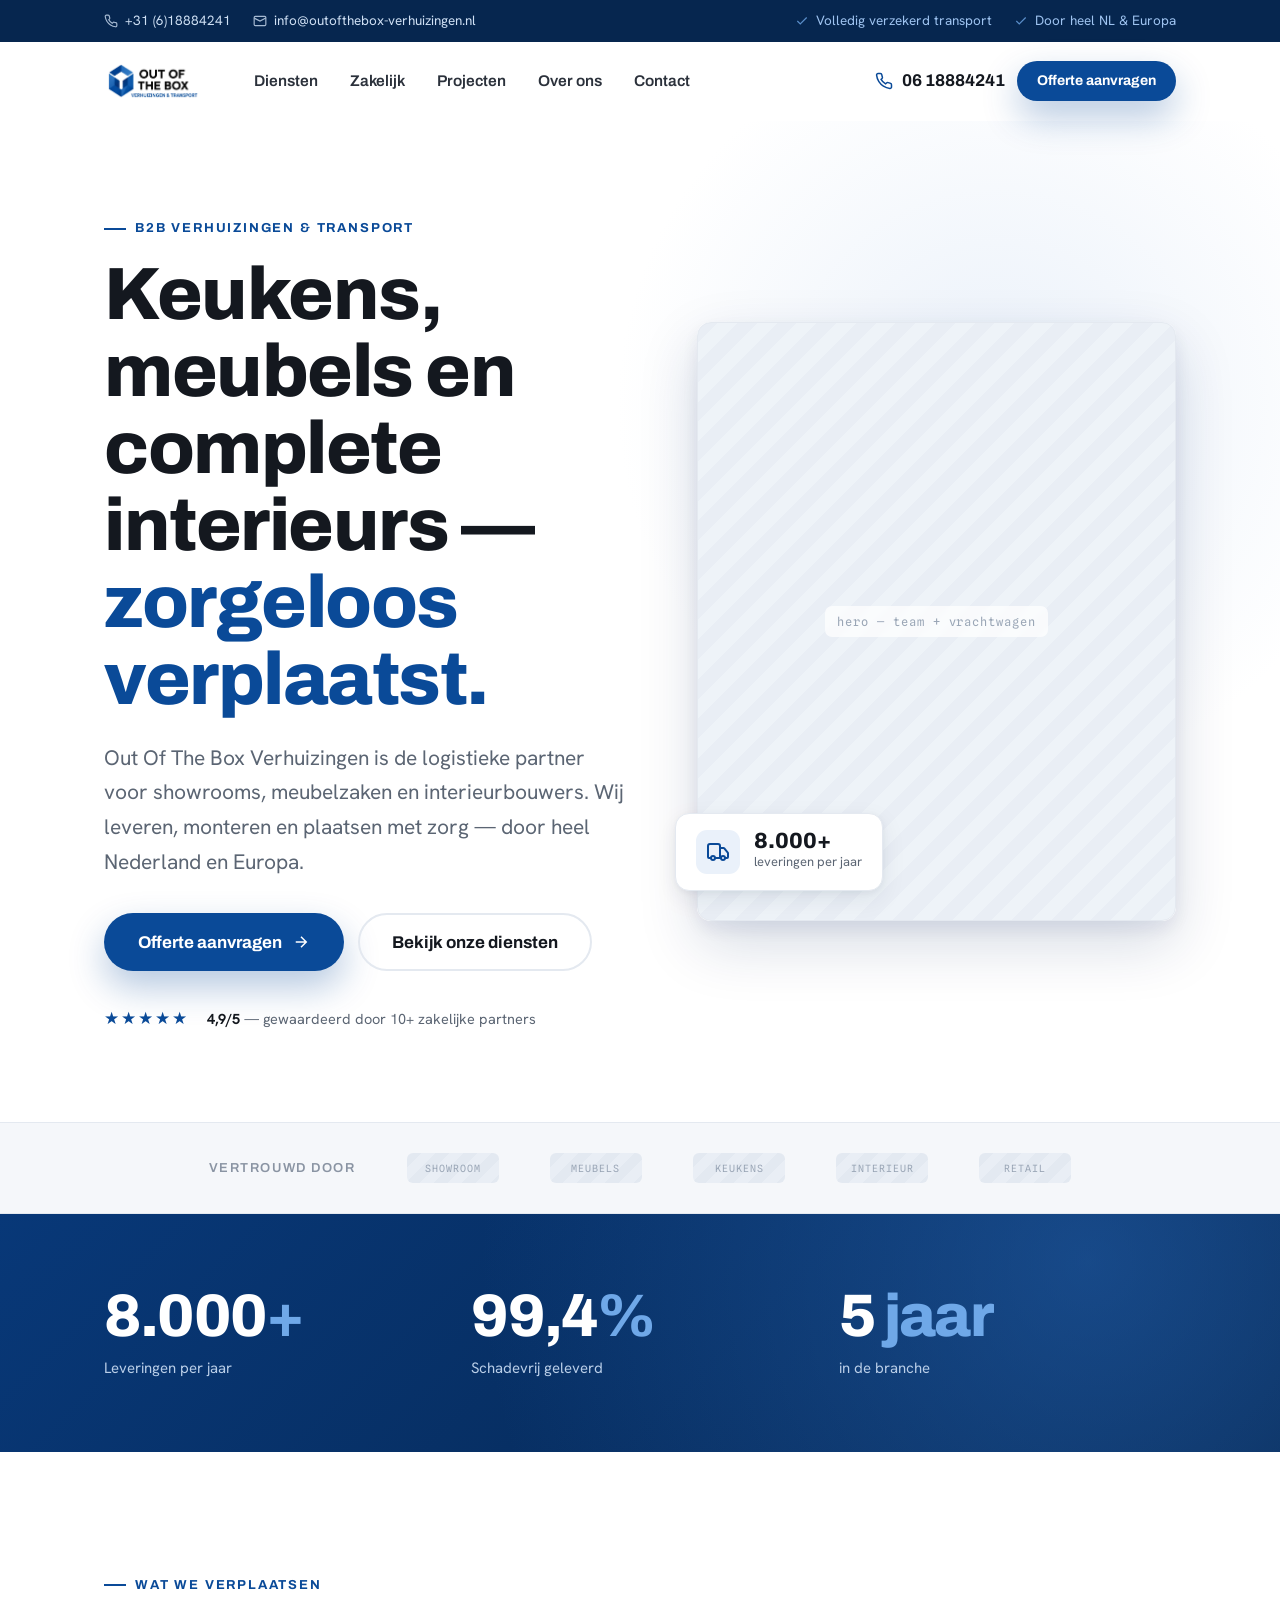
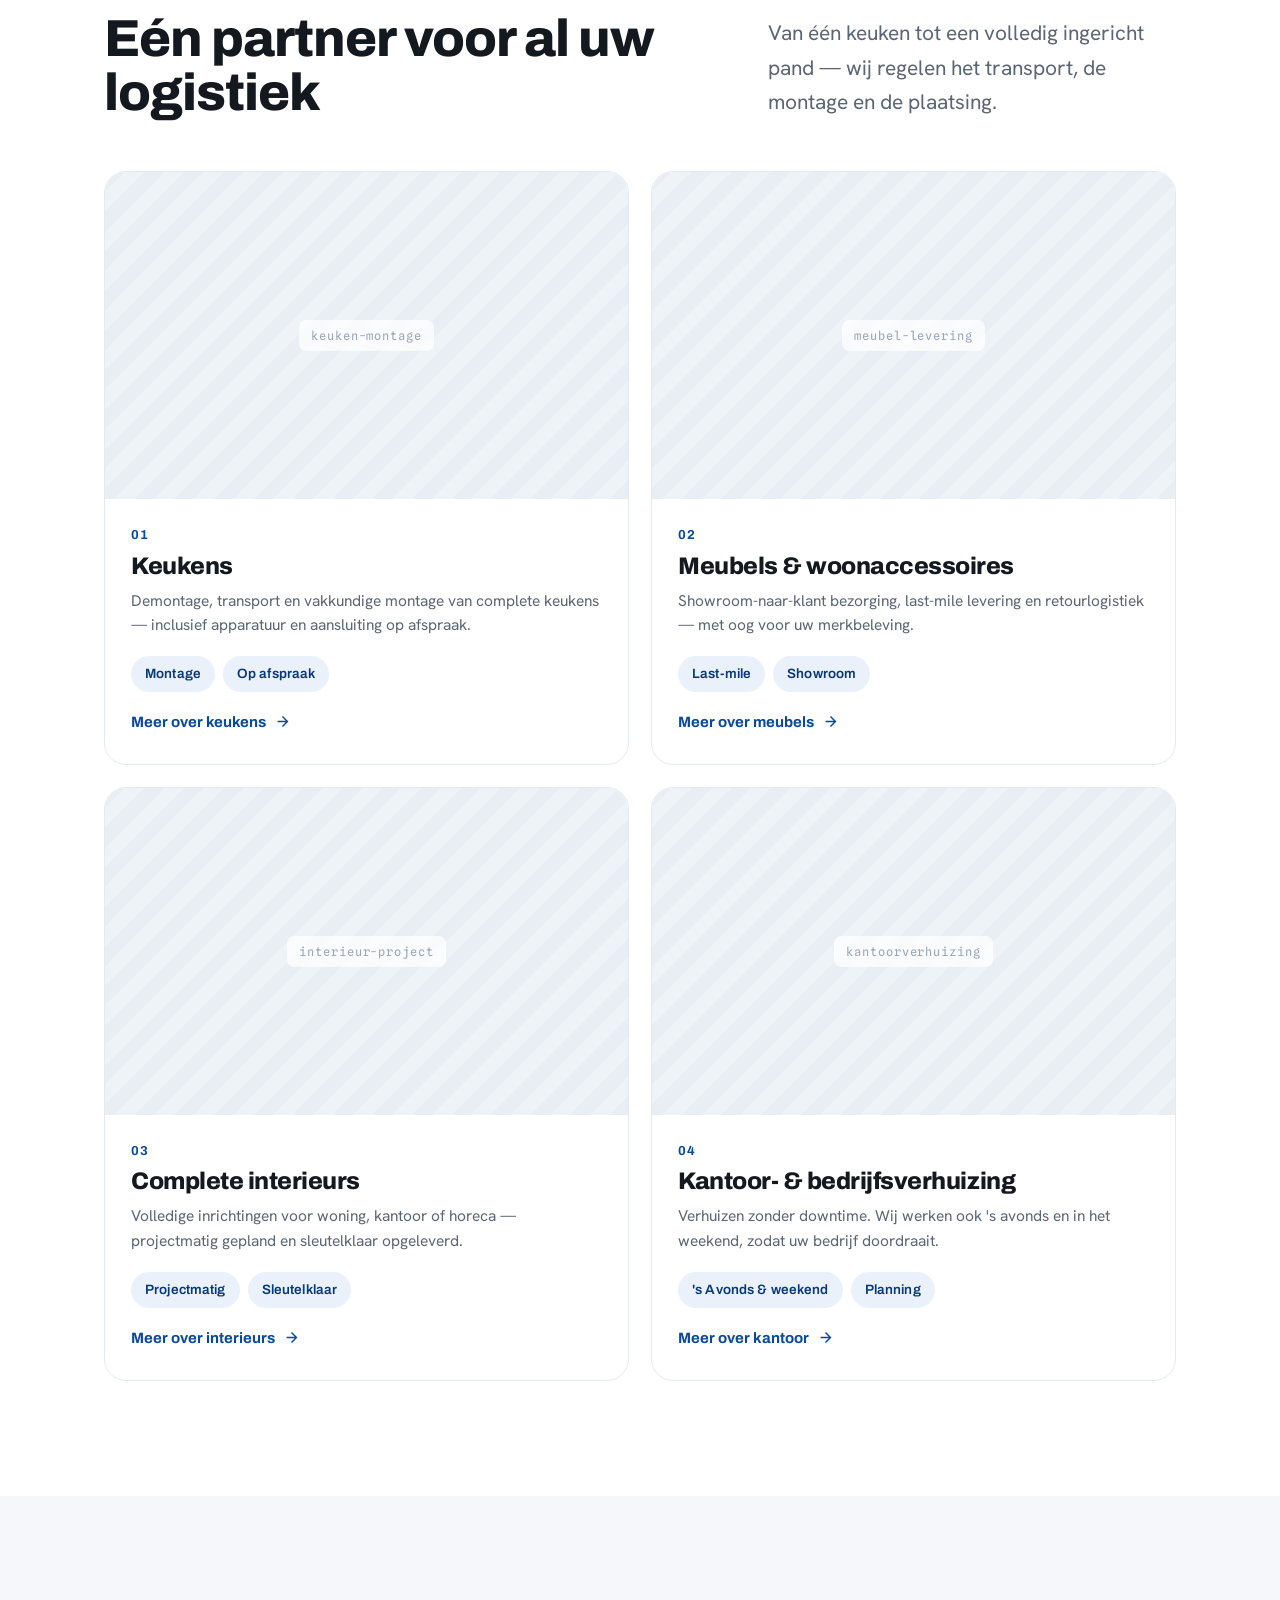
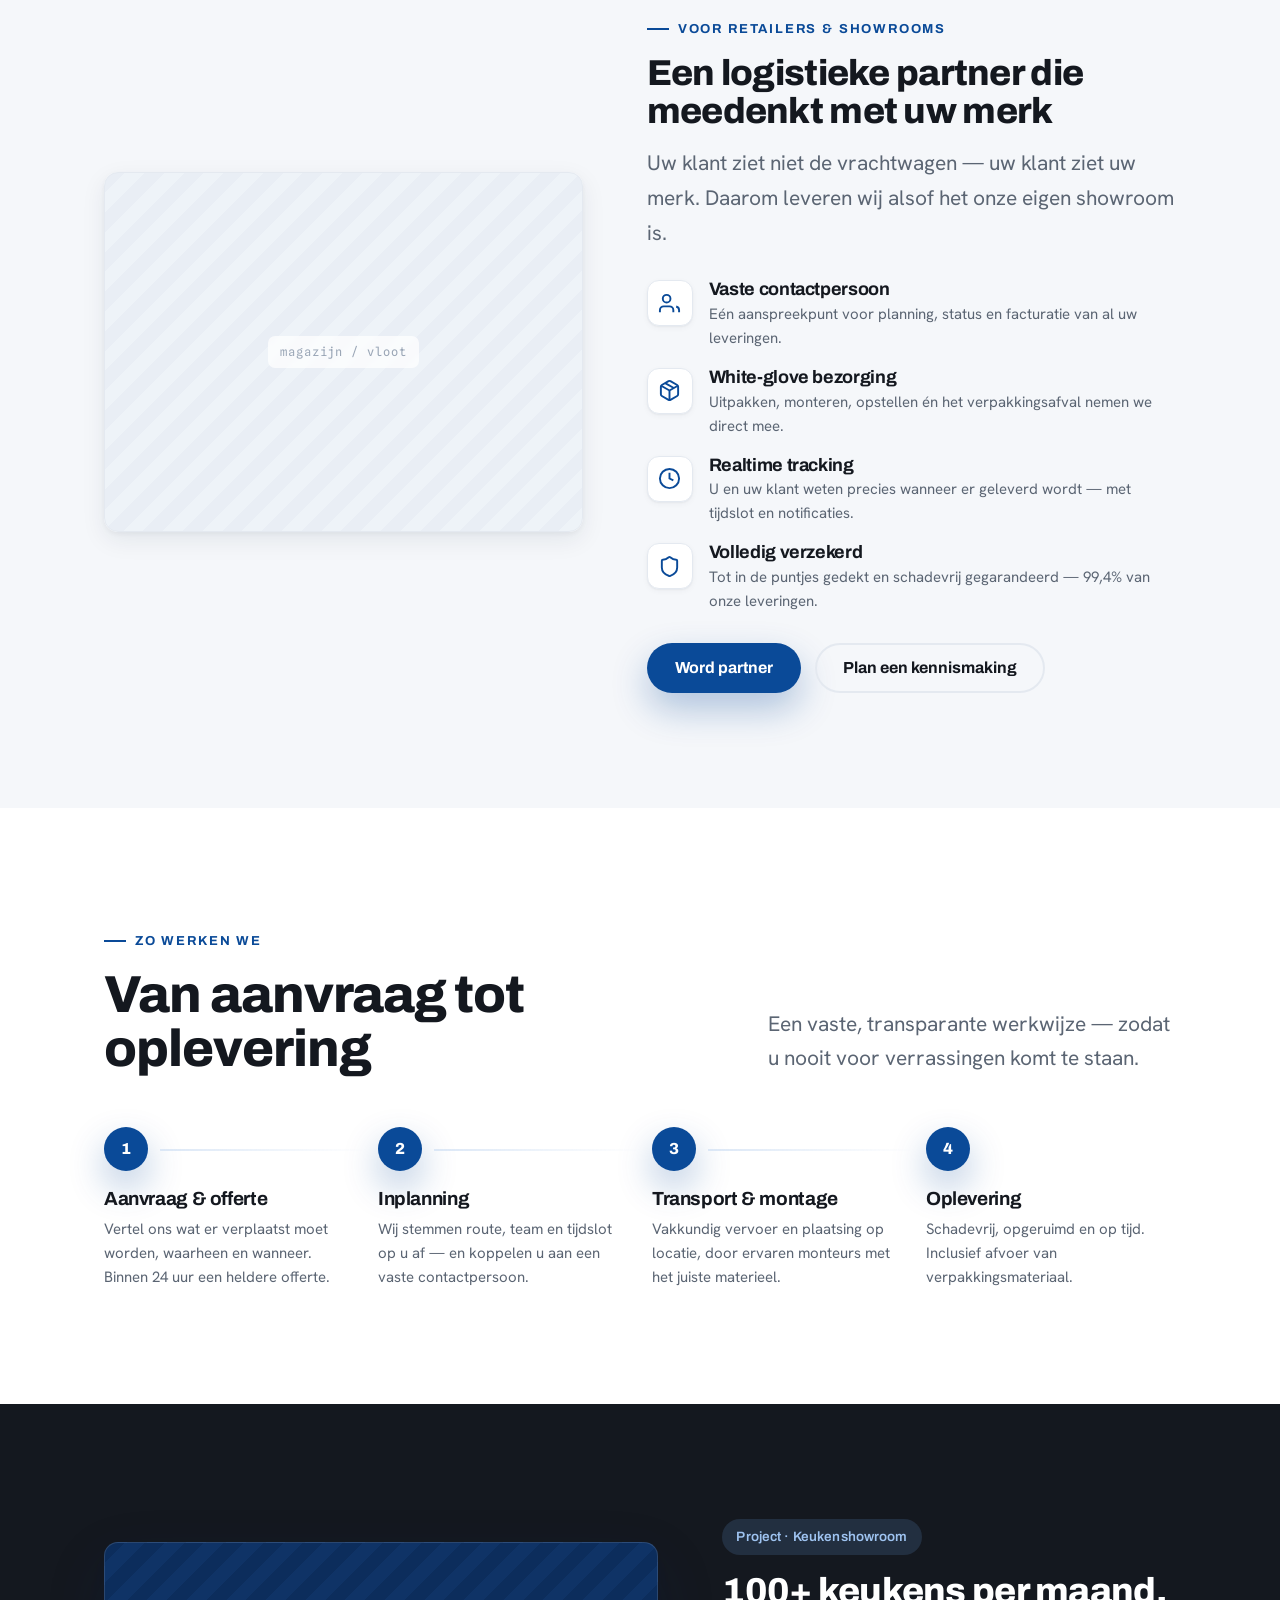
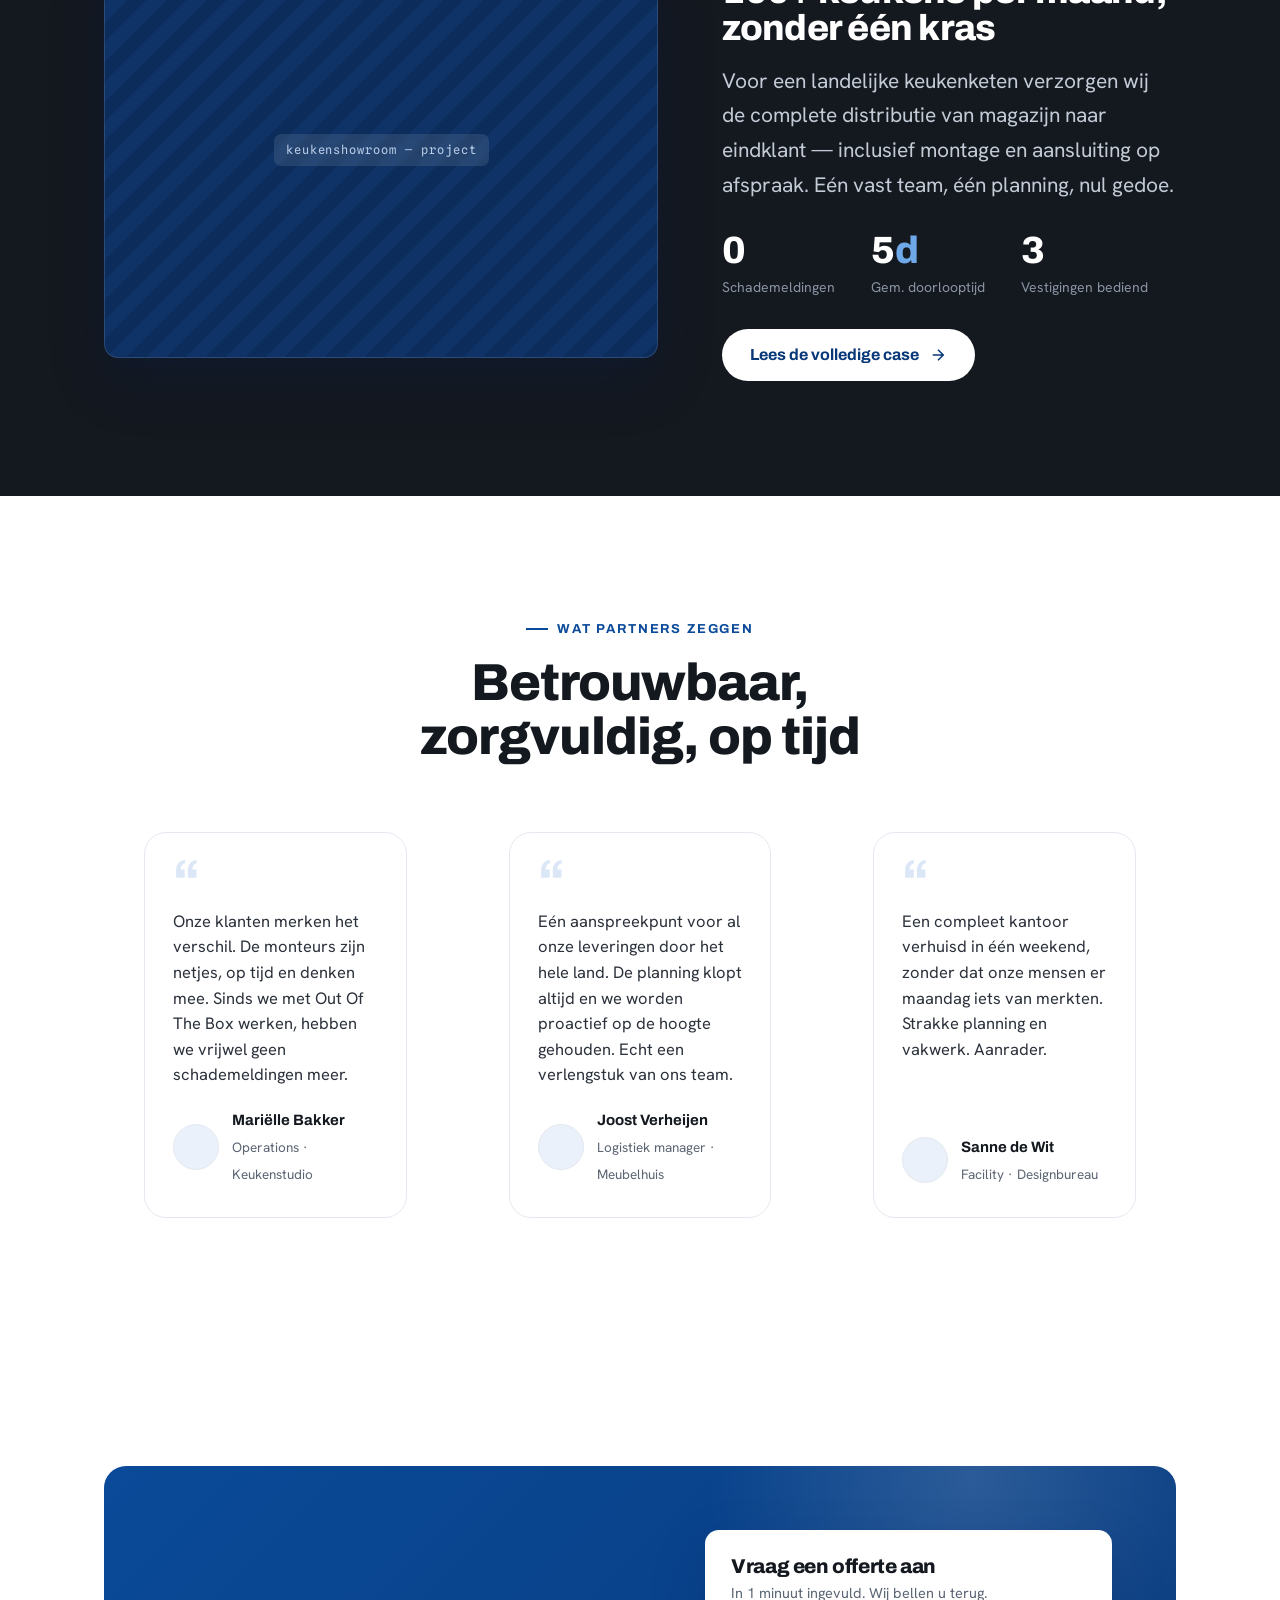
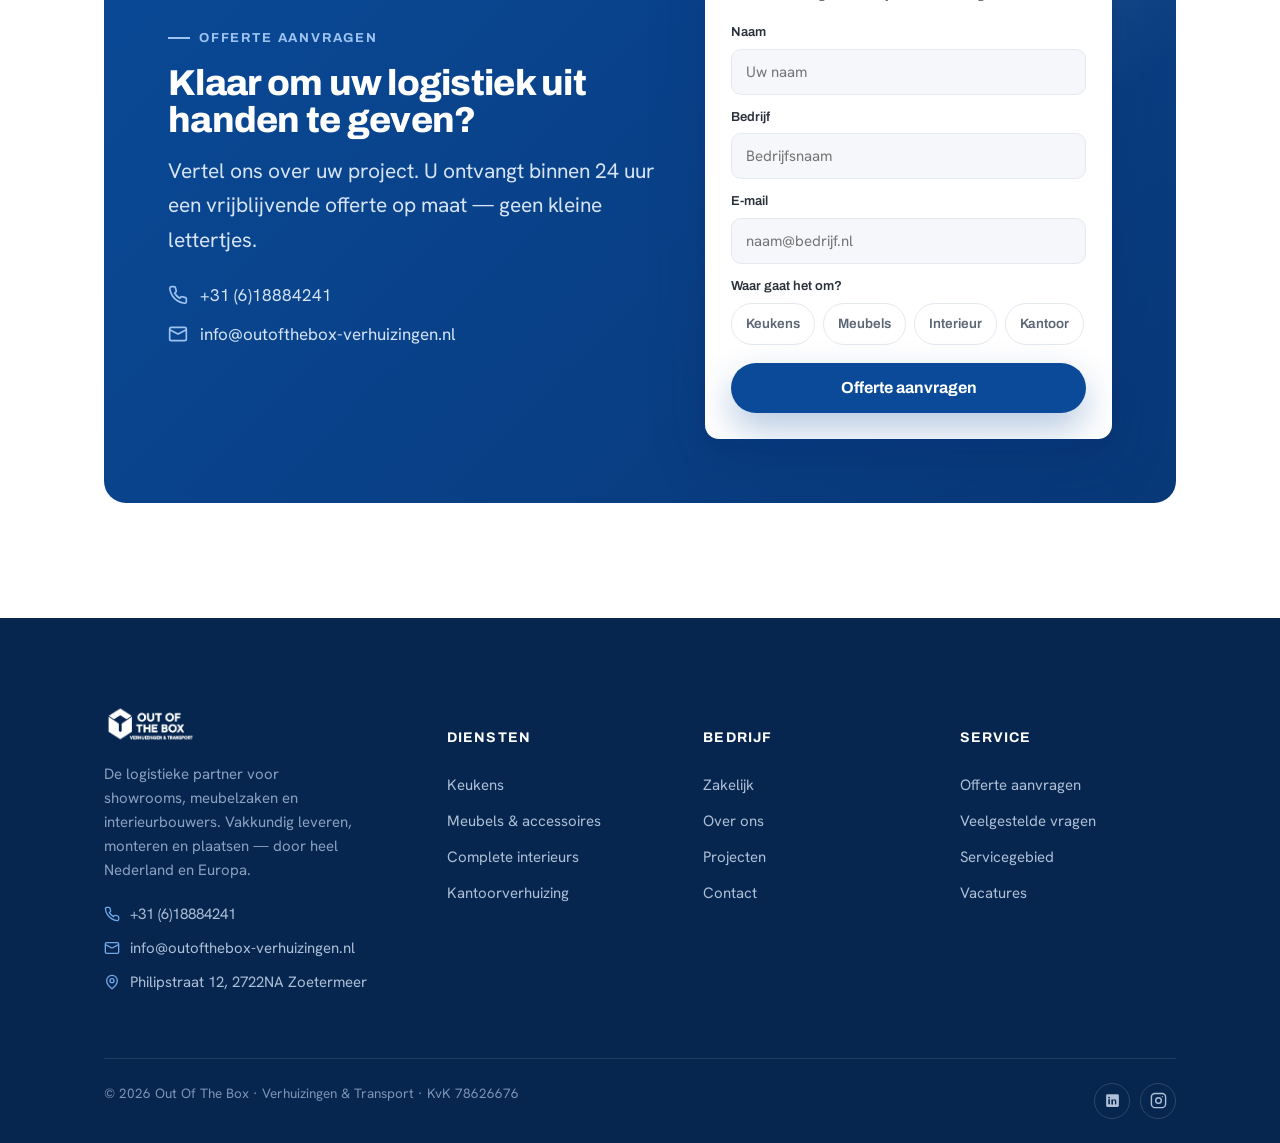
==== index.html @ 4cab68dc "Add files via upload" ====
<!DOCTYPE html>
<html lang="nl">
<head>
<meta charset="UTF-8" />
<meta name="viewport" content="width=device-width, initial-scale=1.0" />
<title>Out of the Box — Verhuizingen &amp; Transport</title>
<meta name="description" content="B2B verhuizingen en transport voor keukens, meubels en complete interieurs. Vakkundig geleverd, gemonteerd en geplaatst — door heel Nederland en Europa." />
<link rel="preconnect" href="https://fonts.googleapis.com" />
<link rel="preconnect" href="https://fonts.gstatic.com" crossorigin />
<link href="https://fonts.googleapis.com/css2?family=Archivo:wght@500;600;700;800;900&family=Hanken+Grotesk:wght@400;500;600;700&family=Spline+Sans+Mono:wght@400;500&display=swap" rel="stylesheet" />
<link rel="stylesheet" href="site.css" />
<link rel="stylesheet" href="pages.css" />
<link rel="icon" type="image/png" href="assets/logo-mark.png" />
</head>
<body>

<div class="topbar">
  <div class="wrap">
    <a href="tel:+31618884241"><svg viewBox="0 0 24 24" fill="none" stroke="currentColor" stroke-width="2"><path d="M22 16.92v3a2 2 0 0 1-2.18 2 19.79 19.79 0 0 1-8.63-3.07 19.5 19.5 0 0 1-6-6 19.79 19.79 0 0 1-3.07-8.67A2 2 0 0 1 4.11 2h3a2 2 0 0 1 2 1.72c.13.96.36 1.9.7 2.81a2 2 0 0 1-.45 2.11L8.09 9.91a16 16 0 0 0 6 6l1.27-1.27a2 2 0 0 1 2.11-.45c.9.34 1.85.57 2.81.7A2 2 0 0 1 22 16.92Z"/></svg> +31 (6)18884241</a>
    <a href="mailto:info@outofthebox-verhuizingen.nl"><svg viewBox="0 0 24 24" fill="none" stroke="currentColor" stroke-width="2"><rect x="2" y="4" width="20" height="16" rx="2"/><path d="m22 7-10 5L2 7"/></svg> info@outofthebox-verhuizingen.nl</a>
    <span class="sep"></span>
    <span class="usp"><svg viewBox="0 0 24 24" fill="none" stroke="currentColor" stroke-width="2"><path d="M20 6 9 17l-5-5"/></svg> Volledig verzekerd transport</span>
    <span class="usp"><svg viewBox="0 0 24 24" fill="none" stroke="currentColor" stroke-width="2"><path d="M20 6 9 17l-5-5"/></svg> Door heel NL &amp; Europa</span>
  </div>
</div>

<header class="site-header" id="header">
  <div class="wrap">
    <nav class="nav">
      <a class="brand" href="index.html" aria-label="Out of the Box home">
        <img src="assets/logo-transparent.png" alt="Out of the Box — Verhuizingen &amp; Transport" />
      </a>
      <div class="nav-links">
        <a href="diensten.html">Diensten</a>
        <a href="zakelijk.html">Zakelijk</a>
        <a href="projecten.html">Projecten</a>
        <a href="over-ons.html">Over ons</a>
        <a href="contact.html">Contact</a>
      </div>
      <div class="nav-cta">
        <a class="nav-phone" href="tel:+31618884241"><svg viewBox="0 0 24 24" fill="none" stroke="currentColor" stroke-width="2"><path d="M22 16.92v3a2 2 0 0 1-2.18 2 19.79 19.79 0 0 1-8.63-3.07 19.5 19.5 0 0 1-6-6 19.79 19.79 0 0 1-3.07-8.67A2 2 0 0 1 4.11 2h3a2 2 0 0 1 2 1.72c.13.96.36 1.9.7 2.81a2 2 0 0 1-.45 2.11L8.09 9.91a16 16 0 0 0 6 6l1.27-1.27a2 2 0 0 1 2.11-.45c.9.34 1.85.57 2.81.7A2 2 0 0 1 22 16.92Z"/></svg> 06 18884241</a>
        <a class="btn btn-primary btn-sm" href="contact.html">Offerte aanvragen</a>
      </div>
      <button class="nav-toggle" id="navToggle" aria-label="Menu">
        <svg viewBox="0 0 24 24" fill="none" stroke="currentColor" stroke-width="2"><path d="M3 6h18M3 12h18M3 18h18"/></svg>
      </button>
    </nav>
  </div>
  <div class="mobile-nav" id="mobileNav">
    <a href="diensten.html">Diensten</a>
    <a href="zakelijk.html">Zakelijk</a>
    <a href="projecten.html">Projecten</a>
    <a href="over-ons.html">Over ons</a>
    <a href="contact.html">Contact</a>
    <a class="btn btn-primary" href="contact.html">Offerte aanvragen</a>
  </div>
</header>

<main>

<!-- ============================ HERO ============================ -->
<section class="hero">
  <div class="hero-blob"></div>
  <div class="wrap">
    <div class="hero-grid">
      <div class="hero-copy reveal">
        <span class="eyebrow">B2B verhuizingen &amp; transport</span>
        <h1 class="h-xl" style="margin-top:18px;">Keukens, meubels en complete interieurs — <span class="accent">zorgeloos verplaatst.</span></h1>
        <p class="lede maxw-46" style="margin-top:22px;">Out Of The Box Verhuizingen is de logistieke partner voor showrooms, meubelzaken en interieurbouwers. Wij leveren, monteren en plaatsen met zorg — door heel Nederland en Europa.</p>
        <div class="hero-cta">
          <a class="btn btn-primary btn-lg" href="contact.html">Offerte aanvragen
            <svg viewBox="0 0 24 24" fill="none" stroke="currentColor" stroke-width="2"><path d="M5 12h14M12 5l7 7-7 7"/></svg>
          </a>
          <a class="btn btn-ghost btn-lg" href="diensten.html">Bekijk onze diensten</a>
        </div>
        <div class="hero-trust">
          <span class="stars">★★★★★</span>
          <span class="t-text"><strong>4,9/5</strong> — gewaardeerd door 10+ zakelijke partners</span>
        </div>
      </div>
      <div class="hero-media reveal">
        <div class="ph ratio-45" data-label="hero — team + vrachtwagen"></div>
        <div class="hero-badge">
          <span class="ico">
            <svg viewBox="0 0 24 24" fill="none" stroke="currentColor" stroke-width="2"><path d="M14 18V6a2 2 0 0 0-2-2H4a2 2 0 0 0-2 2v11a1 1 0 0 0 1 1h2"/><path d="M15 18H9"/><path d="M19 18h2a1 1 0 0 0 1-1v-3.65a1 1 0 0 0-.22-.62l-3.48-4.35A1 1 0 0 0 17.52 8H14"/><circle cx="17" cy="18" r="2"/><circle cx="7" cy="18" r="2"/></svg>
          </span>
          <div>
            <div class="big">8.000+</div>
            <div class="lbl">leveringen per jaar</div>
          </div>
        </div>
      </div>
    </div>
  </div>
</section>

<!-- ============================ LOGO STRIP ============================ -->
<section class="logos">
  <div class="wrap">
    <span class="label">Vertrouwd door</span>
    <div class="logo-item"><span>SHOWROOM</span></div>
    <div class="logo-item"><span>MEUBELS</span></div>
    <div class="logo-item"><span>KEUKENS</span></div>
    <div class="logo-item"><span>INTERIEUR</span></div>
    <div class="logo-item"><span>RETAIL</span></div>
  </div>
</section>

<!-- ============================ STATS ============================ -->
<section class="stats section tight">
  <div class="wrap">
    <div class="stats-grid">
      <div class="stat reveal"><div class="num">8.000<span class="u">+</span></div><div class="lbl">Leveringen per jaar</div></div>
      <div class="stat reveal"><div class="num">99,4<span class="u">%</span></div><div class="lbl">Schadevrij geleverd</div></div>
      <div class="stat reveal"><div class="num">5<span class="u"> jaar</span></div><div class="lbl">in de branche</div></div>
      
    </div>
  </div>
</section>

<!-- ============================ SERVICES ============================ -->
<section class="section" id="diensten">
  <div class="wrap">
    <div class="sec-head">
      <div class="intro reveal">
        <span class="eyebrow">Wat we verplaatsen</span>
        <h2 class="h-lg">Eén partner voor al uw logistiek</h2>
      </div>
      <p class="lede reveal" style="max-width:34ch;">Van één keuken tot een volledig ingericht pand — wij regelen het transport, de montage en de plaatsing.</p>
    </div>
    <div class="svc-grid">
      <article class="svc-card reveal">
        <div class="media"><div class="ph" data-label="keuken-montage"></div></div>
        <div class="body">
          <span class="num">01</span>
          <h3>Keukens</h3>
          <p>Demontage, transport en vakkundige montage van complete keukens — inclusief apparatuur en aansluiting op afspraak.</p>
          <div class="tags"><span class="pill">Montage</span><span class="pill">Op afspraak</span></div>
          <a class="link-arrow" href="diensten.html">Meer over keukens <svg viewBox="0 0 24 24" fill="none" stroke="currentColor" stroke-width="2"><path d="M5 12h14M12 5l7 7-7 7"/></svg></a>
        </div>
      </article>
      <article class="svc-card reveal">
        <div class="media"><div class="ph" data-label="meubel-levering"></div></div>
        <div class="body">
          <span class="num">02</span>
          <h3>Meubels &amp; woonaccessoires</h3>
          <p>Showroom-naar-klant bezorging, last-mile levering en retourlogistiek — met oog voor uw merkbeleving.</p>
          <div class="tags"><span class="pill">Last-mile</span><span class="pill">Showroom</span></div>
          <a class="link-arrow" href="diensten.html">Meer over meubels <svg viewBox="0 0 24 24" fill="none" stroke="currentColor" stroke-width="2"><path d="M5 12h14M12 5l7 7-7 7"/></svg></a>
        </div>
      </article>
      <article class="svc-card reveal">
        <div class="media"><div class="ph" data-label="interieur-project"></div></div>
        <div class="body">
          <span class="num">03</span>
          <h3>Complete interieurs</h3>
          <p>Volledige inrichtingen voor woning, kantoor of horeca — projectmatig gepland en sleutelklaar opgeleverd.</p>
          <div class="tags"><span class="pill">Projectmatig</span><span class="pill">Sleutelklaar</span></div>
          <a class="link-arrow" href="diensten.html">Meer over interieurs <svg viewBox="0 0 24 24" fill="none" stroke="currentColor" stroke-width="2"><path d="M5 12h14M12 5l7 7-7 7"/></svg></a>
        </div>
      </article>
      <article class="svc-card reveal">
        <div class="media"><div class="ph" data-label="kantoorverhuizing"></div></div>
        <div class="body">
          <span class="num">04</span>
          <h3>Kantoor- &amp; bedrijfsverhuizing</h3>
          <p>Verhuizen zonder downtime. Wij werken ook 's avonds en in het weekend, zodat uw bedrijf doordraait.</p>
          <div class="tags"><span class="pill">'s Avonds &amp; weekend</span><span class="pill">Planning</span></div>
          <a class="link-arrow" href="diensten.html">Meer over kantoor <svg viewBox="0 0 24 24" fill="none" stroke="currentColor" stroke-width="2"><path d="M5 12h14M12 5l7 7-7 7"/></svg></a>
        </div>
      </article>
    </div>
  </div>
</section>

<!-- ============================ B2B FEATURE ============================ -->
<section class="feature section" id="zakelijk">
  <div class="wrap">
    <div class="feature-grid">
      <div class="feature-media reveal">
        <div class="ph ratio-43" data-label="magazijn / vloot"></div>
      </div>
      <div class="feature-copy reveal">
        <span class="eyebrow">Voor retailers &amp; showrooms</span>
        <h2 class="h-md" style="margin-top:16px;">Een logistieke partner die meedenkt met uw merk</h2>
        <p class="lede" style="margin-top:16px;">Uw klant ziet niet de vrachtwagen — uw klant ziet uw merk. Daarom leveren wij alsof het onze eigen showroom is.</p>
        <div class="feature-list">
          <div class="feature-item">
            <span class="ico"><svg viewBox="0 0 24 24" fill="none" stroke="currentColor" stroke-width="2"><path d="M16 21v-2a4 4 0 0 0-4-4H6a4 4 0 0 0-4 4v2"/><circle cx="9" cy="7" r="4"/><path d="M22 21v-2a4 4 0 0 0-3-3.87"/></svg></span>
            <div><h4>Vaste contactpersoon</h4><p>Eén aanspreekpunt voor planning, status en facturatie van al uw leveringen.</p></div>
          </div>
          <div class="feature-item">
            <span class="ico"><svg viewBox="0 0 24 24" fill="none" stroke="currentColor" stroke-width="2"><path d="m7.5 4.27 9 5.15"/><path d="M21 8a2 2 0 0 0-1-1.73l-7-4a2 2 0 0 0-2 0l-7 4A2 2 0 0 0 3 8v8a2 2 0 0 0 1 1.73l7 4a2 2 0 0 0 2 0l7-4A2 2 0 0 0 21 16Z"/><path d="m3.3 7 8.7 5 8.7-5"/><path d="M12 22V12"/></svg></span>
            <div><h4>White-glove bezorging</h4><p>Uitpakken, monteren, opstellen én het verpakkingsafval nemen we direct mee.</p></div>
          </div>
          <div class="feature-item">
            <span class="ico"><svg viewBox="0 0 24 24" fill="none" stroke="currentColor" stroke-width="2"><circle cx="12" cy="12" r="10"/><path d="M12 6v6l4 2"/></svg></span>
            <div><h4>Realtime tracking</h4><p>U en uw klant weten precies wanneer er geleverd wordt — met tijdslot en notificaties.</p></div>
          </div>
          <div class="feature-item">
            <span class="ico"><svg viewBox="0 0 24 24" fill="none" stroke="currentColor" stroke-width="2"><path d="M20 13c0 5-3.5 7.5-7.66 8.95a1 1 0 0 1-.67-.01C7.5 20.5 4 18 4 13V6a1 1 0 0 1 1-1c2 0 4.5-1.2 6.24-2.72a1.17 1.17 0 0 1 1.52 0C14.51 3.81 17 5 19 5a1 1 0 0 1 1 1Z"/></svg></span>
            <div><h4>Volledig verzekerd</h4><p>Tot in de puntjes gedekt en schadevrij gegarandeerd — 99,4% van onze leveringen.</p></div>
          </div>
        </div>
        <div style="margin-top:30px;display:flex;gap:14px;flex-wrap:wrap;">
          <a class="btn btn-primary" href="zakelijk.html">Word partner</a>
          <a class="btn btn-ghost" href="contact.html">Plan een kennismaking</a>
        </div>
      </div>
    </div>
  </div>
</section>

<!-- ============================ PROCESS ============================ -->
<section class="section" id="werkwijze">
  <div class="wrap">
    <div class="sec-head">
      <div class="intro reveal">
        <span class="eyebrow">Zo werken we</span>
        <h2 class="h-lg">Van aanvraag tot oplevering</h2>
      </div>
      <p class="lede reveal" style="max-width:34ch;">Een vaste, transparante werkwijze — zodat u nooit voor verrassingen komt te staan.</p>
    </div>
    <div class="process-grid">
      <div class="step reveal"><div class="n">1</div><h4>Aanvraag &amp; offerte</h4><p>Vertel ons wat er verplaatst moet worden, waarheen en wanneer. Binnen 24 uur een heldere offerte.</p></div>
      <div class="step reveal"><div class="n">2</div><h4>Inplanning</h4><p>Wij stemmen route, team en tijdslot op u af — en koppelen u aan een vaste contactpersoon.</p></div>
      <div class="step reveal"><div class="n">3</div><h4>Transport &amp; montage</h4><p>Vakkundig vervoer en plaatsing op locatie, door ervaren monteurs met het juiste materieel.</p></div>
      <div class="step reveal"><div class="n">4</div><h4>Oplevering</h4><p>Schadevrij, opgeruimd en op tijd. Inclusief afvoer van verpakkingsmateriaal.</p></div>
    </div>
  </div>
</section>

<!-- ============================ FEATURED CASE ============================ -->
<section class="case section" id="projecten">
  <div class="wrap">
    <div class="case-grid">
      <div class="case-media reveal">
        <div class="ph dark ratio-43" data-label="keukenshowroom — project"></div>
      </div>
      <div class="case-copy reveal">
        <span class="pill">Project · Keukenshowroom</span>
        <h2 class="h-md" style="margin:18px 0 16px;">100+ keukens per maand, zonder één kras</h2>
        <p class="lede">Voor een landelijke keukenketen verzorgen wij de complete distributie van magazijn naar eindklant — inclusief montage en aansluiting op afspraak. Eén vast team, één planning, nul gedoe.</p>
        <div class="case-stats">
          <div><div class="num">0</div><div class="lbl">Schademeldingen</div></div>
          <div><div class="num">5<span class="u">d</span></div><div class="lbl">Gem. doorlooptijd</div></div>
          <div><div class="num">3</div><div class="lbl">Vestigingen bediend</div></div>
        </div>
        <div style="margin-top:30px;">
          <a class="btn btn-light" href="projecten.html">Lees de volledige case
            <svg viewBox="0 0 24 24" fill="none" stroke="currentColor" stroke-width="2"><path d="M5 12h14M12 5l7 7-7 7"/></svg>
          </a>
        </div>
      </div>
    </div>
  </div>
</section>

<!-- ============================ TESTIMONIALS ============================ -->
<section class="section">
  <div class="wrap">
    <div class="sec-head" style="justify-content:center;text-align:center;">
      <div class="intro mx-auto reveal">
        <span class="eyebrow center">Wat partners zeggen</span>
        <h2 class="h-lg" style="text-wrap:balance;">Betrouwbaar, zorgvuldig, op tijd</h2>
      </div>
    </div>
    <div class="quotes-grid">
      <figure class="quote reveal">
        <div class="mark">&ldquo;</div>
        <p>Onze klanten merken het verschil. De monteurs zijn netjes, op tijd en denken mee. Sinds we met Out Of The Box werken, hebben we vrijwel geen schademeldingen meer.</p>
        <figcaption class="by"><span class="av"></span><span><span class="name">Mariëlle Bakker</span><br /><span class="role">Operations · Keukenstudio</span></span></figcaption>
      </figure>
      <figure class="quote reveal">
        <div class="mark">&ldquo;</div>
        <p>Eén aanspreekpunt voor al onze leveringen door het hele land. De planning klopt altijd en we worden proactief op de hoogte gehouden. Echt een verlengstuk van ons team.</p>
        <figcaption class="by"><span class="av"></span><span><span class="name">Joost Verheijen</span><br /><span class="role">Logistiek manager · Meubelhuis</span></span></figcaption>
      </figure>
      <figure class="quote reveal">
        <div class="mark">&ldquo;</div>
        <p>Een compleet kantoor verhuisd in één weekend, zonder dat onze mensen er maandag iets van merkten. Strakke planning en vakwerk. Aanrader.</p>
        <figcaption class="by"><span class="av"></span><span><span class="name">Sanne de Wit</span><br /><span class="role">Facility · Designbureau</span></span></figcaption>
      </figure>
    </div>
  </div>
</section>

<!-- ============================ CTA ============================ -->
<section class="section" id="contact">
  <div class="wrap">
    <div class="cta">
      <div class="cta-inner">
        <div class="cta-copy reveal">
          <span class="eyebrow light">Offerte aanvragen</span>
          <h2 class="h-md" style="margin:16px 0 14px;">Klaar om uw logistiek uit handen te geven?</h2>
          <p class="lede">Vertel ons over uw project. U ontvangt binnen 24 uur een vrijblijvende offerte op maat — geen kleine lettertjes.</p>
          <div style="margin-top:24px;display:grid;gap:12px;">
            <div style="display:flex;align-items:center;gap:12px;color:#d6e4f5;">
              <svg viewBox="0 0 24 24" width="20" height="20" fill="none" stroke="#9ec3f0" stroke-width="2"><path d="M22 16.92v3a2 2 0 0 1-2.18 2 19.79 19.79 0 0 1-8.63-3.07 19.5 19.5 0 0 1-6-6 19.79 19.79 0 0 1-3.07-8.67A2 2 0 0 1 4.11 2h3a2 2 0 0 1 2 1.72c.13.96.36 1.9.7 2.81a2 2 0 0 1-.45 2.11L8.09 9.91a16 16 0 0 0 6 6l1.27-1.27a2 2 0 0 1 2.11-.45c.9.34 1.85.57 2.81.7A2 2 0 0 1 22 16.92Z"/></svg>
              +31 (6)18884241
            </div>
            <div style="display:flex;align-items:center;gap:12px;color:#d6e4f5;">
              <svg viewBox="0 0 24 24" width="20" height="20" fill="none" stroke="#9ec3f0" stroke-width="2"><rect x="2" y="4" width="20" height="16" rx="2"/><path d="m22 7-10 5L2 7"/></svg>
              info@outofthebox-verhuizingen.nl
            </div>
          </div>
        </div>
        <form class="cta-card reveal" onsubmit="return false;">
          <h3>Vraag een offerte aan</h3>
          <p class="sub">In 1 minuut ingevuld. Wij bellen u terug.</p>
          <div class="field"><label>Naam</label><input type="text" placeholder="Uw naam" /></div>
          <div class="field"><label>Bedrijf</label><input type="text" placeholder="Bedrijfsnaam" /></div>
          <div class="field"><label>E-mail</label><input type="email" placeholder="naam@bedrijf.nl" /></div>
          <div class="field"><label>Waar gaat het om?</label>
            <div class="chips" id="chips">
              <span class="chip">Keukens</span><span class="chip">Meubels</span><span class="chip">Interieur</span><span class="chip">Kantoor</span>
            </div>
          </div>
          <button class="btn btn-primary" style="width:100%;margin-top:6px;">Offerte aanvragen</button>
        </form>
      </div>
    </div>
  </div>
</section>

</main>

<footer class="site-footer">
  <div class="wrap">
    <div class="foot-grid">
      <div class="foot-brand">
        <img src="assets/logo-white.png" alt="Out of the Box" />
        <p>De logistieke partner voor showrooms, meubelzaken en interieurbouwers. Vakkundig leveren, monteren en plaatsen — door heel Nederland en Europa.</p>
        <div class="foot-contact">
          <a href="tel:+31618884241"><svg viewBox="0 0 24 24" fill="none" stroke="currentColor" stroke-width="2"><path d="M22 16.92v3a2 2 0 0 1-2.18 2 19.79 19.79 0 0 1-8.63-3.07 19.5 19.5 0 0 1-6-6 19.79 19.79 0 0 1-3.07-8.67A2 2 0 0 1 4.11 2h3a2 2 0 0 1 2 1.72c.13.96.36 1.9.7 2.81a2 2 0 0 1-.45 2.11L8.09 9.91a16 16 0 0 0 6 6l1.27-1.27a2 2 0 0 1 2.11-.45c.9.34 1.85.57 2.81.7A2 2 0 0 1 22 16.92Z"/></svg> +31 (6)18884241</a>
          <a href="mailto:info@outofthebox-verhuizingen.nl"><svg viewBox="0 0 24 24" fill="none" stroke="currentColor" stroke-width="2"><rect x="2" y="4" width="20" height="16" rx="2"/><path d="m22 7-10 5L2 7"/></svg> info@outofthebox-verhuizingen.nl</a>
          <a href="contact.html"><svg viewBox="0 0 24 24" fill="none" stroke="currentColor" stroke-width="2"><path d="M20 10c0 6-8 12-8 12s-8-6-8-12a8 8 0 0 1 16 0Z"/><circle cx="12" cy="10" r="3"/></svg> Philipstraat 12, 2722NA Zoetermeer</a>
        </div>
      </div>
      <div>
        <h5>Diensten</h5>
        <a href="diensten.html">Keukens</a>
        <a href="diensten.html">Meubels &amp; accessoires</a>
        <a href="diensten.html">Complete interieurs</a>
        <a href="diensten.html">Kantoorverhuizing</a>
      </div>
      <div>
        <h5>Bedrijf</h5>
        <a href="zakelijk.html">Zakelijk</a>
        <a href="over-ons.html">Over ons</a>
        <a href="projecten.html">Projecten</a>
        <a href="contact.html">Contact</a>
      </div>
      <div>
        <h5>Service</h5>
        <a href="contact.html">Offerte aanvragen</a>
        <a href="contact.html#faq">Veelgestelde vragen</a>
        <a href="zakelijk.html">Servicegebied</a>
        <a href="over-ons.html">Vacatures</a>
      </div>
    </div>
    <div class="foot-bottom">
      <span>© 2026 Out Of The Box · Verhuizingen &amp; Transport · KvK 78626676</span>
      <div class="socials">
        <a href="#" aria-label="LinkedIn"><svg viewBox="0 0 24 24" fill="currentColor"><path d="M19 3a2 2 0 0 1 2 2v14a2 2 0 0 1-2 2H5a2 2 0 0 1-2-2V5a2 2 0 0 1 2-2zM8.34 17.34V10.2H6.06v7.14zM7.2 9.24a1.32 1.32 0 1 0 0-2.64 1.32 1.32 0 0 0 0 2.64zm10.14 8.1v-3.9c0-2.08-1.11-3.05-2.6-3.05a2.24 2.24 0 0 0-2.03 1.12v-.96H10.4v7.14h2.28v-3.95c0-1.04.2-2.05 1.49-2.05 1.27 0 1.29 1.19 1.29 2.12v3.88z"/></svg></a>
        <a href="#" aria-label="Instagram"><svg viewBox="0 0 24 24" fill="none" stroke="currentColor" stroke-width="2"><rect x="2" y="2" width="20" height="20" rx="5"/><circle cx="12" cy="12" r="4"/><circle cx="17.5" cy="6.5" r="1" fill="currentColor" stroke="none"/></svg></a>
      </div>
    </div>
  </div>
</footer>

<script>
  const header = document.getElementById('header');
  const onScroll = () => header.classList.toggle('scrolled', window.scrollY > 8);
  onScroll(); window.addEventListener('scroll', onScroll, { passive: true });
  const toggle = document.getElementById('navToggle');
  const mnav = document.getElementById('mobileNav');
  if (toggle) toggle.addEventListener('click', () => { mnav.style.display = mnav.style.display === 'flex' ? 'none' : 'flex'; });
  if (mnav) mnav.querySelectorAll('a').forEach(a => a.addEventListener('click', () => { mnav.style.display = 'none'; }));
  // chips (multi-select visual)
  document.addEventListener('click', (e) => {
    const c = e.target.closest('.chips .chip');
    if (c) { c.classList.toggle('on'); c.style.background = c.classList.contains('on') ? 'var(--blue)' : ''; c.style.color = c.classList.contains('on') ? '#fff' : ''; c.style.borderColor = c.classList.contains('on') ? 'var(--blue)' : ''; }
    const f = e.target.closest('.filters .fbtn');
    if (f) { f.parentElement.querySelectorAll('.fbtn').forEach(b => b.classList.remove('active')); f.classList.add('active'); }
    const q = e.target.closest('.faq-q');
    if (q) { const it = q.closest('.faq-item'); const a = it.querySelector('.faq-a'); const open = it.classList.toggle('open'); a.style.maxHeight = open ? a.scrollHeight + 'px' : '0'; }
  });
  const reveals = document.querySelectorAll('.reveal');
  const showIfNear = () => reveals.forEach(el => { const r = el.getBoundingClientRect(); if (r.top < (window.innerHeight || 800) * 1.05) el.classList.add('in'); });
  if ('IntersectionObserver' in window) {
    const io = new IntersectionObserver((entries) => {
      entries.forEach(en => { if (en.isIntersecting) { en.target.classList.add('in'); io.unobserve(en.target); } });
    }, { threshold: 0.12, rootMargin: '0px 0px -8% 0px' });
    reveals.forEach(el => io.observe(el));
    showIfNear();
    window.addEventListener('load', showIfNear);
    setTimeout(showIfNear, 400);
  } else {
    reveals.forEach(el => el.classList.add('in'));
  }
</script>
</body>
</html>
---- site.css ----
/* ============================================================
   Out of the Box — Verhuizingen & Transport
   Hi-fi site styles  ·  WordPress-friendly, semantic
   ============================================================ */

:root {
  /* Brand blues (sampled from logo) */
  --blue:        #0a4a98;
  --blue-dark:   #083878;
  --blue-darker: #06264f;
  --blue-bright: #2868b8;
  --blue-tint:   #eaf1fa;
  --blue-tint-2: #dbe7f6;

  /* Neutrals — cool, professional */
  --ink:    #14181f;
  --ink-2:  #2b313b;
  --slate:  #5b6573;
  --slate-2:#8a94a3;
  --line:   #e4e9f0;
  --line-2: #eef2f7;
  --mist:   #f5f7fa;
  --paper:  #ffffff;

  --maxw: 1200px;
  --gut: clamp(20px, 5vw, 64px);
  --radius: 14px;
  --radius-sm: 10px;
  --radius-lg: 22px;

  --shadow-sm: 0 1px 2px rgba(16,32,64,.05), 0 2px 6px rgba(16,32,64,.04);
  --shadow-md: 0 8px 24px rgba(16,32,64,.08), 0 2px 6px rgba(16,32,64,.05);
  --shadow-lg: 0 24px 60px rgba(8,40,96,.16), 0 8px 20px rgba(8,40,96,.08);
  --shadow-blue: 0 16px 36px rgba(10,74,152,.30);

  --display: "Archivo", "Helvetica Neue", Arial, sans-serif;
  --body: "Hanken Grotesk", "Helvetica Neue", Arial, sans-serif;

  --ease: cubic-bezier(.22,.61,.36,1);
}

* { box-sizing: border-box; }
html { scroll-behavior: smooth; -webkit-text-size-adjust: 100%; }
body {
  margin: 0;
  font-family: var(--body);
  color: var(--ink);
  background: var(--paper);
  font-size: 17px;
  line-height: 1.6;
  -webkit-font-smoothing: antialiased;
  text-rendering: optimizeLegibility;
}
img { max-width: 100%; display: block; }
a { color: inherit; text-decoration: none; }

h1, h2, h3, h4 {
  font-family: var(--display);
  font-weight: 800;
  line-height: 1.04;
  letter-spacing: -0.02em;
  margin: 0;
  color: var(--ink);
}
p { margin: 0; }

/* ---------- layout ---------- */
.wrap { max-width: var(--maxw); margin-inline: auto; padding-inline: var(--gut); }
.section { padding-block: clamp(64px, 9vw, 132px); }
.section.tight { padding-block: clamp(44px, 6vw, 72px); }

.eyebrow {
  display: inline-flex; align-items: center; gap: 9px;
  font-family: var(--display);
  font-size: 13px; font-weight: 700; letter-spacing: .14em;
  text-transform: uppercase; color: var(--blue);
}
.eyebrow::before {
  content: ""; width: 22px; height: 2px; background: var(--blue); display: inline-block;
}
.eyebrow.center { justify-content: center; }
.eyebrow.light { color: #9ec3f0; }
.eyebrow.light::before { background: #9ec3f0; }

.h-xl { font-size: clamp(38px, 6vw, 74px); }
.h-lg { font-size: clamp(30px, 4.4vw, 52px); }
.h-md { font-size: clamp(24px, 3vw, 36px); }
.lede { font-size: clamp(18px, 2vw, 21px); color: var(--slate); line-height: 1.65; }
.muted { color: var(--slate); }
.center { text-align: center; }
.mx-auto { margin-inline: auto; }
.maxw-60 { max-width: 60ch; }
.maxw-46 { max-width: 46ch; }
.maxw-38 { max-width: 38ch; }

.stack > * + * { margin-top: var(--s, 18px); }
.stack-sm { --s: 12px; }
.stack-lg { --s: 28px; }

/* ---------- buttons ---------- */
.btn {
  display: inline-flex; align-items: center; justify-content: center; gap: 10px;
  font-family: var(--display); font-weight: 700; font-size: 16px;
  padding: 15px 26px; border-radius: 999px; border: 2px solid transparent;
  cursor: pointer; transition: transform .18s var(--ease), box-shadow .18s var(--ease), background .18s, color .18s;
  white-space: nowrap; line-height: 1;
}
.btn svg { width: 18px; height: 18px; }
.btn-primary { background: var(--blue); color: #fff; box-shadow: var(--shadow-blue); }
.btn-primary:hover { background: var(--blue-dark); transform: translateY(-2px); box-shadow: 0 20px 40px rgba(10,74,152,.36); }
.btn-ghost { background: transparent; color: var(--ink); border-color: var(--line); }
.btn-ghost:hover { border-color: var(--blue); color: var(--blue); transform: translateY(-2px); }
.btn-light { background: #fff; color: var(--blue-dark); }
.btn-light:hover { transform: translateY(-2px); box-shadow: var(--shadow-lg); }
.btn-outline-light { background: transparent; color: #fff; border-color: rgba(255,255,255,.4); }
.btn-outline-light:hover { border-color: #fff; background: rgba(255,255,255,.08); }
.btn-sm { padding: 11px 18px; font-size: 14px; }
.btn-lg { padding: 18px 32px; font-size: 17px; }

.link-arrow {
  display: inline-flex; align-items: center; gap: 8px;
  font-family: var(--display); font-weight: 700; color: var(--blue); font-size: 16px;
}
.link-arrow svg { width: 17px; height: 17px; transition: transform .2s var(--ease); }
.link-arrow:hover svg { transform: translateX(4px); }

/* ---------- pills / tags ---------- */
.pill {
  display: inline-flex; align-items: center; gap: 8px;
  padding: 7px 14px; border-radius: 999px;
  background: var(--blue-tint); color: var(--blue-dark);
  font-family: var(--display); font-weight: 600; font-size: 13.5px;
  letter-spacing: .01em;
}
.pill.outline { background: transparent; border: 1.5px solid var(--line); color: var(--slate); }
.pill .dot { width: 7px; height: 7px; border-radius: 50%; background: var(--blue); }

/* ---------- image placeholders ---------- */
.ph {
  position: relative; border-radius: var(--radius); overflow: hidden;
  background:
    repeating-linear-gradient(135deg, #e9eef5 0 14px, #eef3f8 14px 28px);
  border: 1px solid var(--line);
  display: grid; place-items: center; min-height: 200px;
  color: var(--slate-2);
}
.ph::after {
  content: attr(data-label);
  font-family: "Spline Sans Mono", ui-monospace, monospace;
  font-size: 12px; letter-spacing: .08em; text-transform: lowercase;
  color: #9aa6b6; background: rgba(255,255,255,.7);
  padding: 6px 12px; border-radius: 7px; backdrop-filter: blur(2px);
}
.ph.dark {
  background: repeating-linear-gradient(135deg, #0c2d5c 0 14px, #0f3366 14px 28px);
  border-color: rgba(255,255,255,.12);
}
.ph.dark::after { background: rgba(255,255,255,.1); color: #b9cde8; }
.ratio-43 { aspect-ratio: 4/3; }
.ratio-11 { aspect-ratio: 1/1; }
.ratio-32 { aspect-ratio: 3/2; }
.ratio-169 { aspect-ratio: 16/9; }
.ratio-45 { aspect-ratio: 4/5; }

/* ============================================================
   Top utility bar
   ============================================================ */
.topbar {
  background: var(--blue-darker); color: #cfe0f4;
  font-size: 13.5px;
}
.topbar .wrap { display: flex; align-items: center; gap: 22px; min-height: 42px; flex-wrap: wrap; }
.topbar a { display: inline-flex; align-items: center; gap: 7px; color: #cfe0f4; transition: color .15s; }
.topbar a:hover { color: #fff; }
.topbar svg { width: 14px; height: 14px; opacity: .8; }
.topbar .sep { flex: 1; }
.topbar .usp { display: inline-flex; align-items: center; gap: 7px; color: #9ec3f0; }
.topbar .usp svg { color: #6fa8e8; }

/* ============================================================
   Header / nav
   ============================================================ */
.site-header {
  position: sticky; top: 0; z-index: 50;
  background: rgba(255,255,255,.88);
  backdrop-filter: saturate(160%) blur(12px);
  border-bottom: 1px solid transparent;
  transition: box-shadow .25s, border-color .25s;
}
.site-header.scrolled { box-shadow: var(--shadow-sm); border-color: var(--line); }
.nav { display: flex; align-items: center; gap: 30px; min-height: 78px; }
.brand { display: flex; align-items: center; gap: 12px; }
.brand img { height: 42px; width: auto; }
.nav-links { display: flex; align-items: center; gap: 4px; margin-left: 8px; }
.nav-links a {
  font-family: var(--display); font-weight: 600; font-size: 15.5px; color: var(--ink-2);
  padding: 10px 14px; border-radius: 9px; transition: color .15s, background .15s;
}
.nav-links a:hover { color: var(--blue); background: var(--blue-tint); }
.nav-cta { margin-left: auto; display: flex; align-items: center; gap: 12px; }
.nav-phone { display: inline-flex; align-items: center; gap: 9px; font-family: var(--display); font-weight: 700; color: var(--ink); }
.nav-phone svg { width: 18px; height: 18px; color: var(--blue); }
.nav-toggle { display: none; }

/* mobile nav */
.mobile-nav {
  display: none; flex-direction: column; gap: 4px;
  padding: 12px var(--gut) 24px; border-top: 1px solid var(--line); background: #fff;
}
.mobile-nav a { font-family: var(--display); font-weight: 600; padding: 13px 6px; border-bottom: 1px solid var(--line-2); }
.mobile-nav .btn { margin-top: 14px; }

/* ============================================================
   Hero
   ============================================================ */
.hero { position: relative; overflow: hidden; }
.hero-grid {
  display: grid; grid-template-columns: 1.05fr .95fr; gap: clamp(32px, 5vw, 72px);
  align-items: center; padding-block: clamp(48px, 7vw, 96px);
}
.hero h1 { margin-bottom: 6px; }
.hero h1 .accent { color: var(--blue); }
.hero-cta { display: flex; gap: 14px; flex-wrap: wrap; margin-top: 34px; }
.hero-trust { display: flex; align-items: center; gap: 18px; margin-top: 34px; flex-wrap: wrap; }
.hero-trust .stars { color: var(--blue); font-size: 17px; letter-spacing: 2px; }
.hero-trust .t-text { font-size: 14.5px; color: var(--slate); }
.hero-trust .t-text strong { color: var(--ink); }

.hero-media { position: relative; }
.hero-media .ph { box-shadow: var(--shadow-lg); }
.hero-badge {
  position: absolute; left: -22px; bottom: 30px;
  background: #fff; border-radius: var(--radius); padding: 16px 20px;
  box-shadow: var(--shadow-md); display: flex; align-items: center; gap: 14px;
  border: 1px solid var(--line);
}
.hero-badge .ico { width: 44px; height: 44px; border-radius: 11px; background: var(--blue-tint); display: grid; place-items: center; color: var(--blue); }
.hero-badge .ico svg { width: 24px; height: 24px; }
.hero-badge .big { font-family: var(--display); font-weight: 800; font-size: 22px; line-height: 1; }
.hero-badge .lbl { font-size: 13px; color: var(--slate); }
.hero-blob {
  position: absolute; z-index: -1; width: 60%; aspect-ratio: 1; border-radius: 50%;
  background: radial-gradient(circle, var(--blue-tint) 0, transparent 70%);
  top: -10%; right: -8%;
}

/* ============================================================
   Logo strip / trust
   ============================================================ */
.logos { border-block: 1px solid var(--line); background: var(--mist); }
.logos .wrap { display: flex; align-items: center; gap: clamp(20px,4vw,56px); flex-wrap: wrap; justify-content: center; padding-block: 30px; }
.logos .label { font-family: var(--display); font-weight: 600; font-size: 13px; letter-spacing: .12em; text-transform: uppercase; color: var(--slate-2); }
.logo-item { height: 30px; min-width: 92px; border-radius: 6px; background: repeating-linear-gradient(135deg,#e3e9f1 0 10px,#e9eef5 10px 20px); display: grid; place-items: center; }
.logo-item span { font-family: "Spline Sans Mono", monospace; font-size: 10px; color: #9aa6b6; letter-spacing: .1em; }

/* ============================================================
   Stats band
   ============================================================ */
.stats { background: linear-gradient(135deg, var(--blue-dark), var(--blue-darker)); color: #fff; position: relative; overflow: hidden; }
.stats::before { content:""; position:absolute; inset:0; background: radial-gradient(circle at 85% 20%, rgba(40,104,184,.5),transparent 55%); }
.stats .wrap { position: relative; }
.stats-grid { display: grid; grid-template-columns: repeat(auto-fit,minmax(180px,1fr)); gap: 30px; }
.stat .num { font-family: var(--display); font-weight: 800; font-size: clamp(40px,5vw,60px); line-height: 1; letter-spacing: -.03em; }
.stat .num .u { color: #6fa8e8; }
.stat .lbl { margin-top: 10px; color: #b9cee8; font-size: 15px; }

/* ============================================================
   Section header
   ============================================================ */
.sec-head { display: flex; align-items: flex-end; justify-content: space-between; gap: 30px; margin-bottom: clamp(34px,4vw,56px); flex-wrap: wrap; }
.sec-head .intro { max-width: 56ch; }
.sec-head h2 { margin-top: 16px; }

/* ============================================================
   Services
   ============================================================ */
.svc-grid { display: grid; grid-template-columns: repeat(2,1fr); gap: 22px; }
.svc-card {
  position: relative; border: 1px solid var(--line); border-radius: var(--radius-lg);
  overflow: hidden; background: #fff; transition: transform .25s var(--ease), box-shadow .25s var(--ease), border-color .25s;
  display: flex; flex-direction: column;
}
.svc-card:hover { transform: translateY(-5px); box-shadow: var(--shadow-md); border-color: var(--blue-tint-2); }
.svc-card .media { aspect-ratio: 16/10; }
.svc-card .media .ph { height: 100%; border: none; border-radius: 0; }
.svc-card .body { padding: 26px 26px 30px; flex: 1; display: flex; flex-direction: column; }
.svc-card .num { font-family: var(--display); font-weight: 700; font-size: 13px; color: var(--blue); letter-spacing: .1em; }
.svc-card h3 { font-size: 24px; margin: 8px 0 10px; }
.svc-card p { color: var(--slate); font-size: 15.5px; }
.svc-card .tags { display: flex; gap: 8px; flex-wrap: wrap; margin-top: auto; padding-top: 18px; }
.svc-card .link-arrow { margin-top: 18px; font-size: 15px; }

/* ============================================================
   B2B feature (split)
   ============================================================ */
.feature { background: var(--mist); }
.feature-grid { display: grid; grid-template-columns: .95fr 1.05fr; gap: clamp(36px,5vw,72px); align-items: center; }
.feature-media { position: relative; }
.feature-media .ph { box-shadow: var(--shadow-md); }
.feature-list { display: grid; gap: 18px; margin-top: 30px; }
.feature-item { display: flex; gap: 16px; align-items: flex-start; }
.feature-item .ico { flex: none; width: 46px; height: 46px; border-radius: 12px; background: #fff; border: 1px solid var(--line); display: grid; place-items: center; color: var(--blue); box-shadow: var(--shadow-sm); }
.feature-item .ico svg { width: 23px; height: 23px; }
.feature-item h4 { font-family: var(--display); font-size: 18px; font-weight: 700; margin-bottom: 3px; }
.feature-item p { color: var(--slate); font-size: 15px; }

/* ============================================================
   Process
   ============================================================ */
.process-grid { display: grid; grid-template-columns: repeat(4,1fr); gap: 24px; counter-reset: step; }
.step { position: relative; }
.step .n { font-family: var(--display); font-weight: 800; font-size: 16px; width: 44px; height: 44px; border-radius: 50%; background: var(--blue); color: #fff; display: grid; place-items: center; box-shadow: var(--shadow-blue); }
.step h4 { font-family: var(--display); font-size: 19px; font-weight: 700; margin: 18px 0 8px; }
.step p { color: var(--slate); font-size: 15px; }
.step:not(:last-child)::after { content:""; position: absolute; top: 22px; left: 56px; right: -12px; height: 2px; background: linear-gradient(90deg, var(--blue-tint-2), transparent); }

/* ============================================================
   Featured case study
   ============================================================ */
.case { background: var(--ink); color: #fff; position: relative; overflow: hidden; }
.case .wrap { position: relative; }
.case-grid { display: grid; grid-template-columns: 1.1fr .9fr; gap: clamp(34px,5vw,64px); align-items: center; }
.case-media .ph { box-shadow: var(--shadow-lg); }
.case h2 { color: #fff; }
.case .lede { color: #c2cbd6; }
.case-stats { display: flex; gap: 36px; margin-top: 30px; flex-wrap: wrap; }
.case-stats .num { font-family: var(--display); font-weight: 800; font-size: 38px; color: #fff; line-height: 1; }
.case-stats .num .u { color: #6fa8e8; }
.case-stats .lbl { color: #8a94a3; font-size: 14px; margin-top: 6px; }
.case .pill { background: rgba(110,168,232,.16); color: #9ec3f0; }

/* ============================================================
   Testimonials
   ============================================================ */
.quotes-grid { display: grid; grid-template-columns: repeat(3,1fr); gap: 22px; }
.quote {
  background: #fff; border: 1px solid var(--line); border-radius: var(--radius-lg); padding: 30px 28px;
  display: flex; flex-direction: column; gap: 18px;
}
.quote .mark { font-family: var(--display); font-weight: 800; font-size: 54px; color: var(--blue-tint-2); line-height: .6; height: 28px; }
.quote p { font-size: 16.5px; color: var(--ink-2); line-height: 1.55; flex: 1; }
.quote .by { display: flex; align-items: center; gap: 13px; }
.quote .av { width: 46px; height: 46px; border-radius: 50%; background: var(--blue-tint); border: 1px solid var(--line); flex: none; }
.quote .by .name { font-family: var(--display); font-weight: 700; font-size: 15px; }
.quote .by .role { font-size: 13.5px; color: var(--slate); }

/* ============================================================
   CTA band
   ============================================================ */
.cta { background: linear-gradient(135deg, var(--blue), var(--blue-dark)); color: #fff; border-radius: var(--radius-lg); position: relative; overflow: hidden; }
.cta-inner { padding: clamp(40px,5vw,68px); display: grid; grid-template-columns: 1.1fr .9fr; gap: 40px; align-items: center; position: relative; }
.cta::before { content:""; position:absolute; right:-6%; top:-40%; width:50%; aspect-ratio:1; border-radius:50%; background: radial-gradient(circle, rgba(255,255,255,.14), transparent 70%); }
.cta h2 { color: #fff; }
.cta .lede { color: #d6e4f5; }
.cta-card { background: #fff; border-radius: var(--radius); padding: 26px; box-shadow: var(--shadow-lg); }
.cta-card h3 { font-size: 20px; margin-bottom: 4px; }
.cta-card .sub { color: var(--slate); font-size: 14.5px; margin-bottom: 18px; }
.field { margin-bottom: 12px; }
.field label { display: block; font-family: var(--display); font-weight: 600; font-size: 13px; color: var(--ink-2); margin-bottom: 6px; }
.field input, .field select, .field textarea {
  width: 100%; font-family: var(--body); font-size: 15px; color: var(--ink);
  padding: 12px 14px; border: 1.5px solid var(--line); border-radius: 10px; background: var(--mist); transition: border-color .15s, background .15s;
}
.field input:focus, .field select:focus, .field textarea:focus { outline: none; border-color: var(--blue); background: #fff; }
.chips { display: flex; gap: 8px; flex-wrap: wrap; }
.chips .chip { padding: 9px 14px; border: 1.5px solid var(--line); border-radius: 999px; font-family: var(--display); font-weight: 600; font-size: 13.5px; color: var(--slate); cursor: pointer; transition: all .15s; }
.chips .chip:hover { border-color: var(--blue); color: var(--blue); }

/* ============================================================
   Footer
   ============================================================ */
.site-footer { background: var(--blue-darker); color: #aebfd6; padding-block: clamp(54px,7vw,86px) 0; }
.foot-grid { display: grid; grid-template-columns: 1.4fr 1fr 1fr 1fr; gap: 40px; }
.site-footer h5 { font-family: var(--display); font-weight: 700; font-size: 14px; letter-spacing: .08em; text-transform: uppercase; color: #fff; margin-bottom: 18px; }
.site-footer a { display: block; padding: 6px 0; color: #aebfd6; transition: color .15s; font-size: 15px; }
.site-footer a:hover { color: #fff; }
.foot-brand img { height: 40px; margin-bottom: 18px; }
.foot-brand p { color: #8ba0bf; font-size: 15px; max-width: 32ch; }
.foot-contact { display: grid; gap: 10px; margin-top: 20px; }
.foot-contact a { display: inline-flex; align-items: center; gap: 10px; padding: 0; }
.foot-contact svg { width: 16px; height: 16px; color: #6fa8e8; flex: none; }
.foot-bottom { border-top: 1px solid rgba(255,255,255,.1); margin-top: clamp(40px,5vw,64px); padding-block: 24px; display: flex; justify-content: space-between; gap: 16px; flex-wrap: wrap; font-size: 13.5px; color: #7e93b3; }
.foot-bottom .socials { display: flex; gap: 10px; }
.foot-bottom .socials a { width: 36px; height: 36px; border-radius: 50%; border: 1px solid rgba(255,255,255,.15); display: grid; place-items: center; padding: 0; }
.foot-bottom .socials a:hover { background: rgba(255,255,255,.1); }
.foot-bottom .socials svg { width: 17px; height: 17px; }

/* ============================================================
   Reveal-on-scroll
   ============================================================ */
/* ============================================================
   Reveal-on-scroll — content is ALWAYS visible.
   Entrance is a subtle, optional transform-only rise, so a
   throttled/frozen animation or absent JS never hides content.
   ============================================================ */
.reveal { opacity: 1; }
@media (prefers-reduced-motion: no-preference) {
  @keyframes om-rise { from { transform: translateY(16px); } to { transform: none; } }
  .reveal.in { animation: om-rise .6s var(--ease) both; }
}
@media print {
  .reveal { opacity: 1 !important; transform: none !important; }
}

/* ============================================================
   Responsive
   ============================================================ */
@media (max-width: 980px) {
  .hero-grid, .feature-grid, .case-grid, .cta-inner { grid-template-columns: 1fr; }
  .hero-media { order: -1; }
  .stats-grid { grid-template-columns: repeat(2,1fr); gap: 36px 24px; }
  .process-grid { grid-template-columns: repeat(2,1fr); gap: 36px 24px; }
  .step::after { display: none; }
  .quotes-grid { grid-template-columns: 1fr; }
  .foot-grid { grid-template-columns: 1fr 1fr; gap: 32px; }
  .nav-links, .nav-phone { display: none; }
  .nav-toggle { display: inline-grid; }
}
@media (max-width: 620px) {
  body { font-size: 16px; }
  .svc-grid { grid-template-columns: 1fr; }
  .stats-grid { grid-template-columns: 1fr 1fr; }
  .foot-grid { grid-template-columns: 1fr; }
  .topbar .usp { display: none; }
  .cta-card { order: -1; }
}

/* nav toggle button */
.nav-toggle { margin-left: auto; appearance: none; background: var(--blue); color: #fff; border: none; width: 46px; height: 46px; border-radius: 11px; cursor: pointer; place-items: center; }
.nav-toggle svg { width: 22px; height: 22px; }
---- pages.css ----
/* ============================================================
   Out of the Box — page-level components
   (loaded after site.css on every interior page)
   ============================================================ */

/* active nav state */
.nav-links a.active { color: var(--blue); background: var(--blue-tint); }

/* ---------- page hero (interior pages) ---------- */
.page-hero {
  background: linear-gradient(180deg, var(--blue-tint) 0%, #fff 100%);
  border-bottom: 1px solid var(--line);
  position: relative; overflow: hidden;
}
.page-hero .wrap { padding-block: clamp(40px, 6vw, 78px); position: relative; }
.page-hero .breadcrumb {
  display: flex; align-items: center; gap: 8px; font-size: 13.5px; color: var(--slate);
  font-family: var(--display); font-weight: 600; margin-bottom: 20px; flex-wrap: wrap;
}
.page-hero .breadcrumb a { color: var(--slate); }
.page-hero .breadcrumb a:hover { color: var(--blue); }
.page-hero .breadcrumb svg { width: 14px; height: 14px; opacity: .5; }
.page-hero h1 { max-width: 18ch; }
.page-hero .lede { margin-top: 18px; max-width: 56ch; }
.page-hero-grid { display: grid; grid-template-columns: 1.1fr .9fr; gap: clamp(30px,5vw,64px); align-items: center; }
.page-hero-grid .ph { box-shadow: var(--shadow-md); }

/* decorative cube outline */
.page-hero .cube-deco {
  position: absolute; right: -60px; top: -40px; width: 280px; height: 280px; opacity: .06; z-index: 0;
  background: var(--blue); -webkit-mask: var(--cube-mask) center/contain no-repeat; mask: var(--cube-mask) center/contain no-repeat;
}

/* ---------- generic split row ---------- */
.split {
  display: grid; grid-template-columns: 1fr 1fr; gap: clamp(32px,5vw,68px); align-items: center;
}
.split.media-lg { grid-template-columns: 1.1fr .9fr; }
.split + .split { margin-top: clamp(40px, 6vw, 80px); }
.split .ph { box-shadow: var(--shadow-md); }
.split.flip .media { order: 2; }

/* ---------- checklist ---------- */
.checklist { display: grid; gap: 13px; margin-top: 22px; }
.checklist li { display: flex; gap: 12px; align-items: flex-start; list-style: none; }
.checklist { padding: 0; margin-left: 0; }
.checklist .tick {
  flex: none; width: 24px; height: 24px; border-radius: 50%; background: var(--blue-tint);
  display: grid; place-items: center; color: var(--blue); margin-top: 1px;
}
.checklist .tick svg { width: 14px; height: 14px; }
.checklist span.tx { font-size: 15.5px; color: var(--ink-2); }
.checklist span.tx strong { font-family: var(--display); }

/* ---------- numbered service block ---------- */
.svc-block { position: relative; }
.svc-block .kicker {
  display: inline-flex; align-items: baseline; gap: 12px; margin-bottom: 10px;
}
.svc-block .kicker .nn {
  font-family: var(--display); font-weight: 800; font-size: 15px; color: #fff;
  background: var(--blue); width: 38px; height: 38px; border-radius: 11px; display: inline-grid; place-items: center;
  box-shadow: var(--shadow-blue);
}

/* ---------- capabilities grid ---------- */
.cap-grid { display: grid; grid-template-columns: repeat(3,1fr); gap: 16px; }
.cap {
  display: flex; gap: 14px; align-items: flex-start; padding: 20px; border: 1px solid var(--line);
  border-radius: var(--radius); background: #fff; transition: border-color .2s, transform .2s;
}
.cap:hover { border-color: var(--blue-tint-2); transform: translateY(-3px); }
.cap .ico { flex: none; width: 40px; height: 40px; border-radius: 11px; background: var(--blue-tint); color: var(--blue); display: grid; place-items: center; }
.cap .ico svg { width: 21px; height: 21px; }
.cap h4 { font-family: var(--display); font-size: 16px; font-weight: 700; margin-bottom: 4px; }
.cap p { font-size: 14px; color: var(--slate); line-height: 1.45; }

/* ---------- value cards ---------- */
.value-grid { display: grid; grid-template-columns: repeat(3,1fr); gap: 22px; }
.value-card {
  padding: 30px 28px; border-radius: var(--radius-lg); background: #fff; border: 1px solid var(--line);
  transition: transform .25s var(--ease), box-shadow .25s var(--ease);
}
.value-card:hover { transform: translateY(-5px); box-shadow: var(--shadow-md); }
.value-card .ico {
  width: 54px; height: 54px; border-radius: 15px; background: var(--blue); color: #fff;
  display: grid; place-items: center; margin-bottom: 20px; box-shadow: var(--shadow-blue);
}
.value-card .ico svg { width: 27px; height: 27px; }
.value-card h3 { font-size: 21px; margin-bottom: 10px; }
.value-card p { color: var(--slate); font-size: 15.5px; }

/* ---------- team grid ---------- */
.team-grid { display: grid; grid-template-columns: repeat(4,1fr); gap: 22px; }
.team-card { text-align: left; }
.team-card .ph { aspect-ratio: 4/5; border-radius: var(--radius); margin-bottom: 14px; }
.team-card .name { font-family: var(--display); font-weight: 700; font-size: 17px; }
.team-card .role { color: var(--blue); font-size: 14px; font-family: var(--display); font-weight: 600; }
.team-card .bio { color: var(--slate); font-size: 14px; margin-top: 6px; }

/* ---------- gallery ---------- */
.gallery3 { display: grid; grid-template-columns: repeat(3,1fr); gap: 18px; }
.gallery3 .ph { aspect-ratio: 4/3; }

/* ---------- filters ---------- */
.filters { display: flex; gap: 10px; flex-wrap: wrap; margin-bottom: 30px; }
.filters .fbtn {
  padding: 10px 18px; border-radius: 999px; border: 1.5px solid var(--line); background: #fff;
  font-family: var(--display); font-weight: 600; font-size: 14px; color: var(--slate); cursor: pointer; transition: all .15s;
}
.filters .fbtn:hover { border-color: var(--blue); color: var(--blue); }
.filters .fbtn.active { background: var(--blue); border-color: var(--blue); color: #fff; box-shadow: var(--shadow-blue); }

/* ---------- work grid ---------- */
.work-grid { display: grid; grid-template-columns: repeat(3,1fr); gap: 24px; }
.work-card {
  border: 1px solid var(--line); border-radius: var(--radius-lg); overflow: hidden; background: #fff;
  transition: transform .25s var(--ease), box-shadow .25s var(--ease); display: flex; flex-direction: column;
}
.work-card:hover { transform: translateY(-5px); box-shadow: var(--shadow-md); }
.work-card .media { aspect-ratio: 3/2; position: relative; }
.work-card .media .ph { height: 100%; border: none; border-radius: 0; }
.work-card .media .tag {
  position: absolute; left: 14px; top: 14px; z-index: 2;
  background: rgba(255,255,255,.94); color: var(--blue-dark); font-family: var(--display); font-weight: 700;
  font-size: 12px; padding: 6px 12px; border-radius: 999px; backdrop-filter: blur(4px);
}
.work-card .body { padding: 22px 22px 24px; flex: 1; display: flex; flex-direction: column; }
.work-card h3 { font-size: 20px; margin-bottom: 8px; }
.work-card p { color: var(--slate); font-size: 14.5px; flex: 1; }
.work-card .meta { display: flex; gap: 16px; margin-top: 16px; padding-top: 16px; border-top: 1px solid var(--line-2); }
.work-card .meta .m .n { font-family: var(--display); font-weight: 800; font-size: 18px; color: var(--blue); }
.work-card .meta .m .l { font-size: 11.5px; color: var(--slate-2); text-transform: uppercase; letter-spacing: .06em; }

/* ---------- contact ---------- */
.contact-grid { display: grid; grid-template-columns: 1.25fr .75fr; gap: clamp(30px,4vw,52px); align-items: start; }
.contact-form { background: #fff; border: 1px solid var(--line); border-radius: var(--radius-lg); padding: clamp(26px,3vw,40px); box-shadow: var(--shadow-sm); }
.form-row { display: grid; grid-template-columns: 1fr 1fr; gap: 16px; }
.contact-side { display: grid; gap: 18px; }
.info-card { background: var(--blue-darker); color: #cfe0f4; border-radius: var(--radius-lg); padding: 30px; }
.info-card h3 { color: #fff; font-size: 20px; margin-bottom: 18px; }
.info-card .row { display: flex; gap: 14px; align-items: flex-start; padding: 12px 0; border-bottom: 1px solid rgba(255,255,255,.1); }
.info-card .row:last-child { border-bottom: none; }
.info-card .row svg { width: 20px; height: 20px; color: #6fa8e8; flex: none; margin-top: 2px; }
.info-card .row .lbl { font-size: 12.5px; color: #8ba8cf; text-transform: uppercase; letter-spacing: .08em; }
.info-card .row .val { color: #fff; font-family: var(--display); font-weight: 600; font-size: 15.5px; }
.info-card .row a.val:hover { color: #9ec3f0; }
.map-card { border-radius: var(--radius-lg); overflow: hidden; border: 1px solid var(--line); }
.map-card .ph { border-radius: 0; border: none; min-height: 220px; }

/* ---------- FAQ ---------- */
.faq { display: grid; gap: 14px; max-width: 820px; margin-inline: auto; }
.faq-item { border: 1px solid var(--line); border-radius: var(--radius); background: #fff; overflow: hidden; }
.faq-q {
  width: 100%; text-align: left; background: none; border: none; cursor: pointer;
  font-family: var(--display); font-weight: 700; font-size: 17px; color: var(--ink);
  padding: 22px 24px; display: flex; align-items: center; justify-content: space-between; gap: 16px;
}
.faq-q .ic { flex: none; width: 26px; height: 26px; border-radius: 50%; background: var(--blue-tint); color: var(--blue); display: grid; place-items: center; transition: transform .25s; }
.faq-q .ic svg { width: 15px; height: 15px; }
.faq-item.open .faq-q .ic { transform: rotate(45deg); }
.faq-a { max-height: 0; overflow: hidden; transition: max-height .3s var(--ease); }
.faq-a .inner { padding: 0 24px 22px; color: var(--slate); font-size: 15.5px; line-height: 1.6; }

/* ---------- intro band (light, centered) ---------- */
.band-tint { background: var(--mist); }

/* ---------- responsive ---------- */
@media (max-width: 980px) {
  .page-hero-grid, .split, .split.media-lg { grid-template-columns: 1fr; }
  .split.flip .media { order: -1; }
  .page-hero-grid .media { order: -1; }
  .cap-grid { grid-template-columns: 1fr 1fr; }
  .value-grid { grid-template-columns: 1fr; }
  .team-grid { grid-template-columns: 1fr 1fr; }
  .work-grid { grid-template-columns: 1fr 1fr; }
  .contact-grid { grid-template-columns: 1fr; }
}
@media (max-width: 620px) {
  .cap-grid, .team-grid, .work-grid, .gallery3, .form-row { grid-template-columns: 1fr; }
}
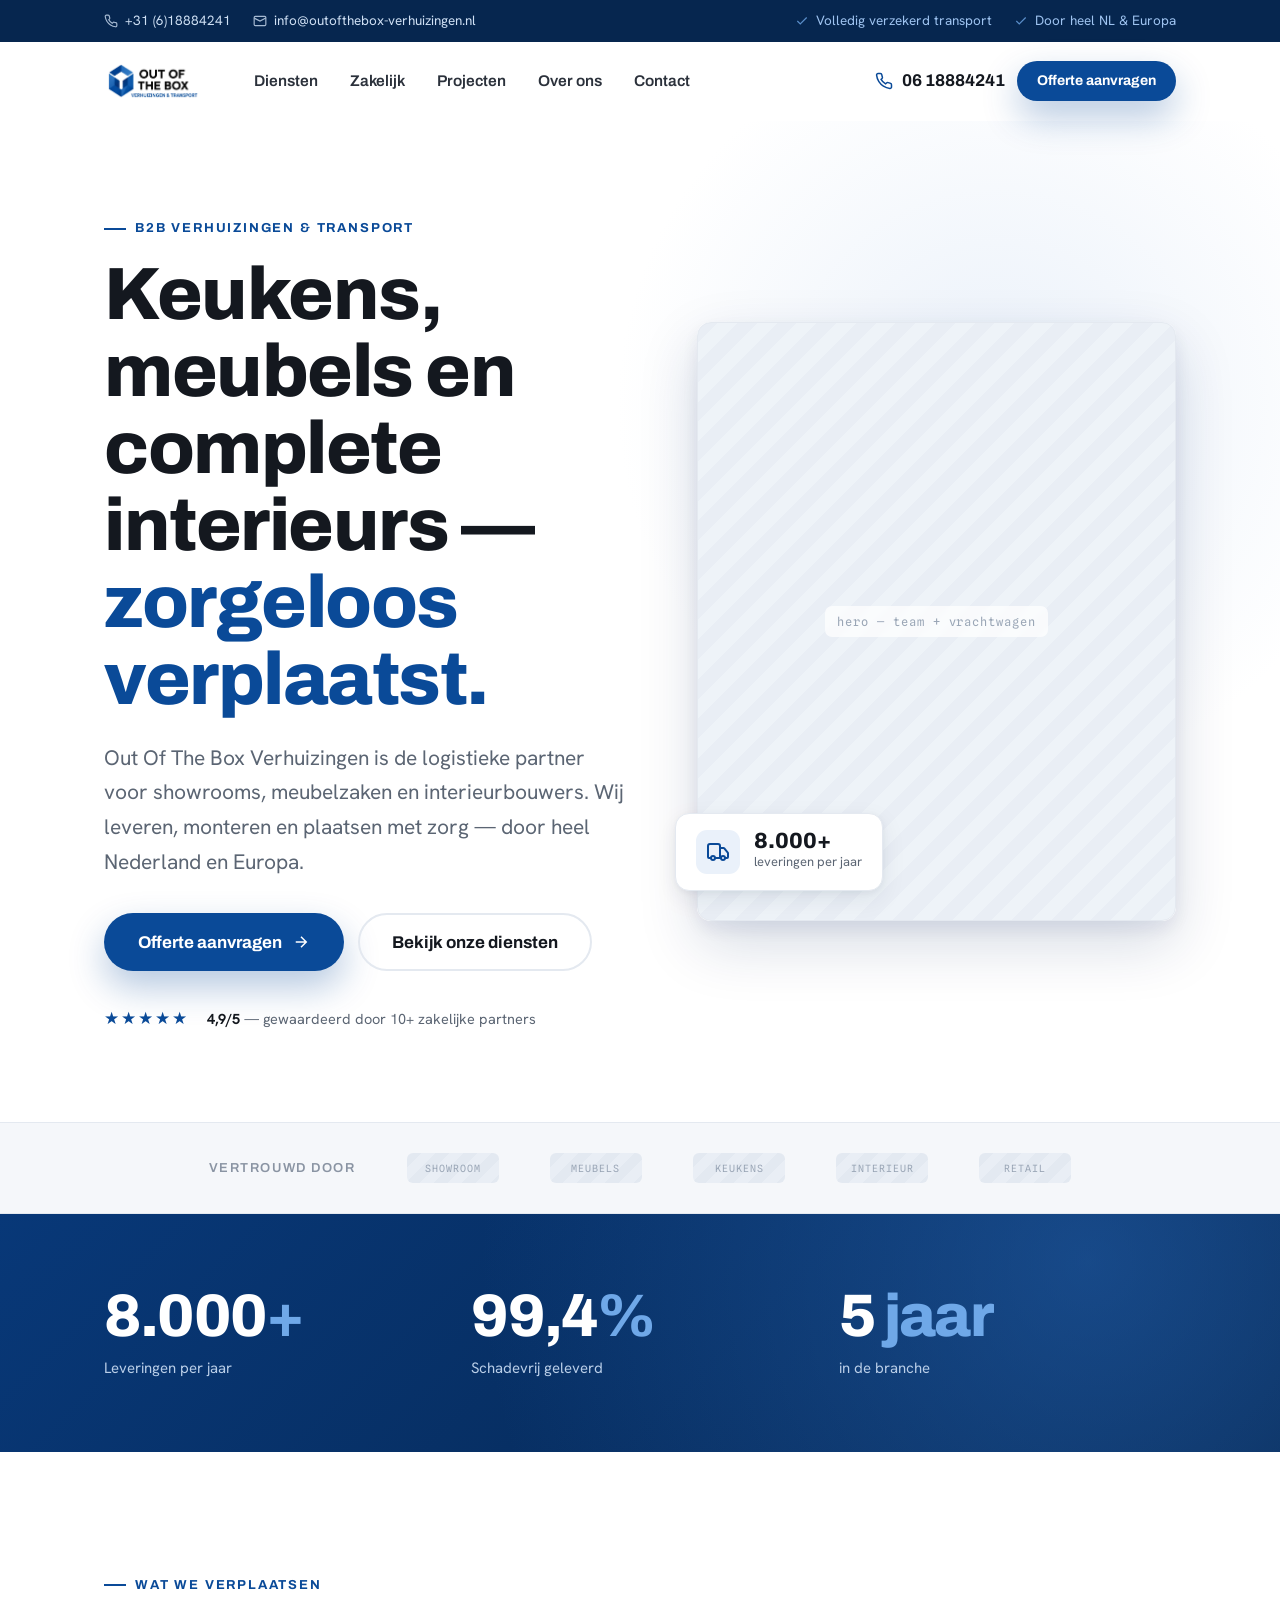
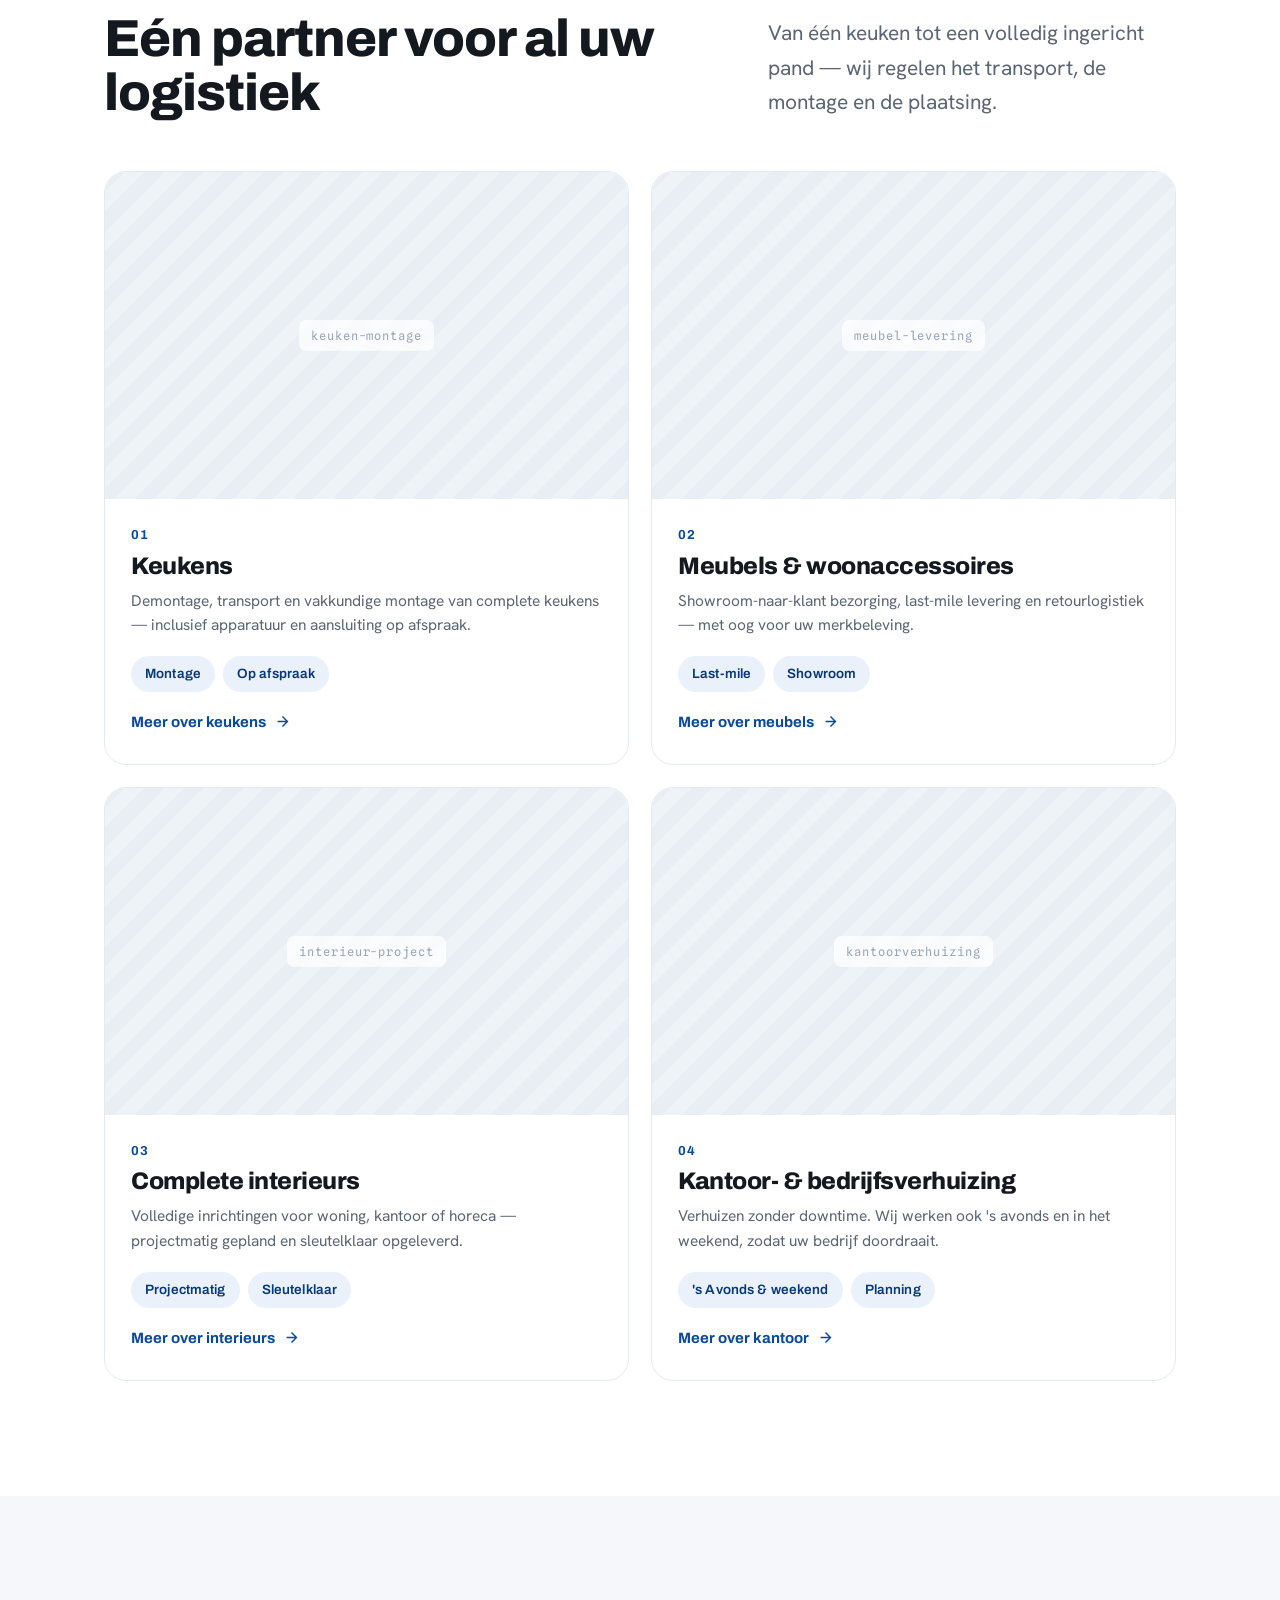
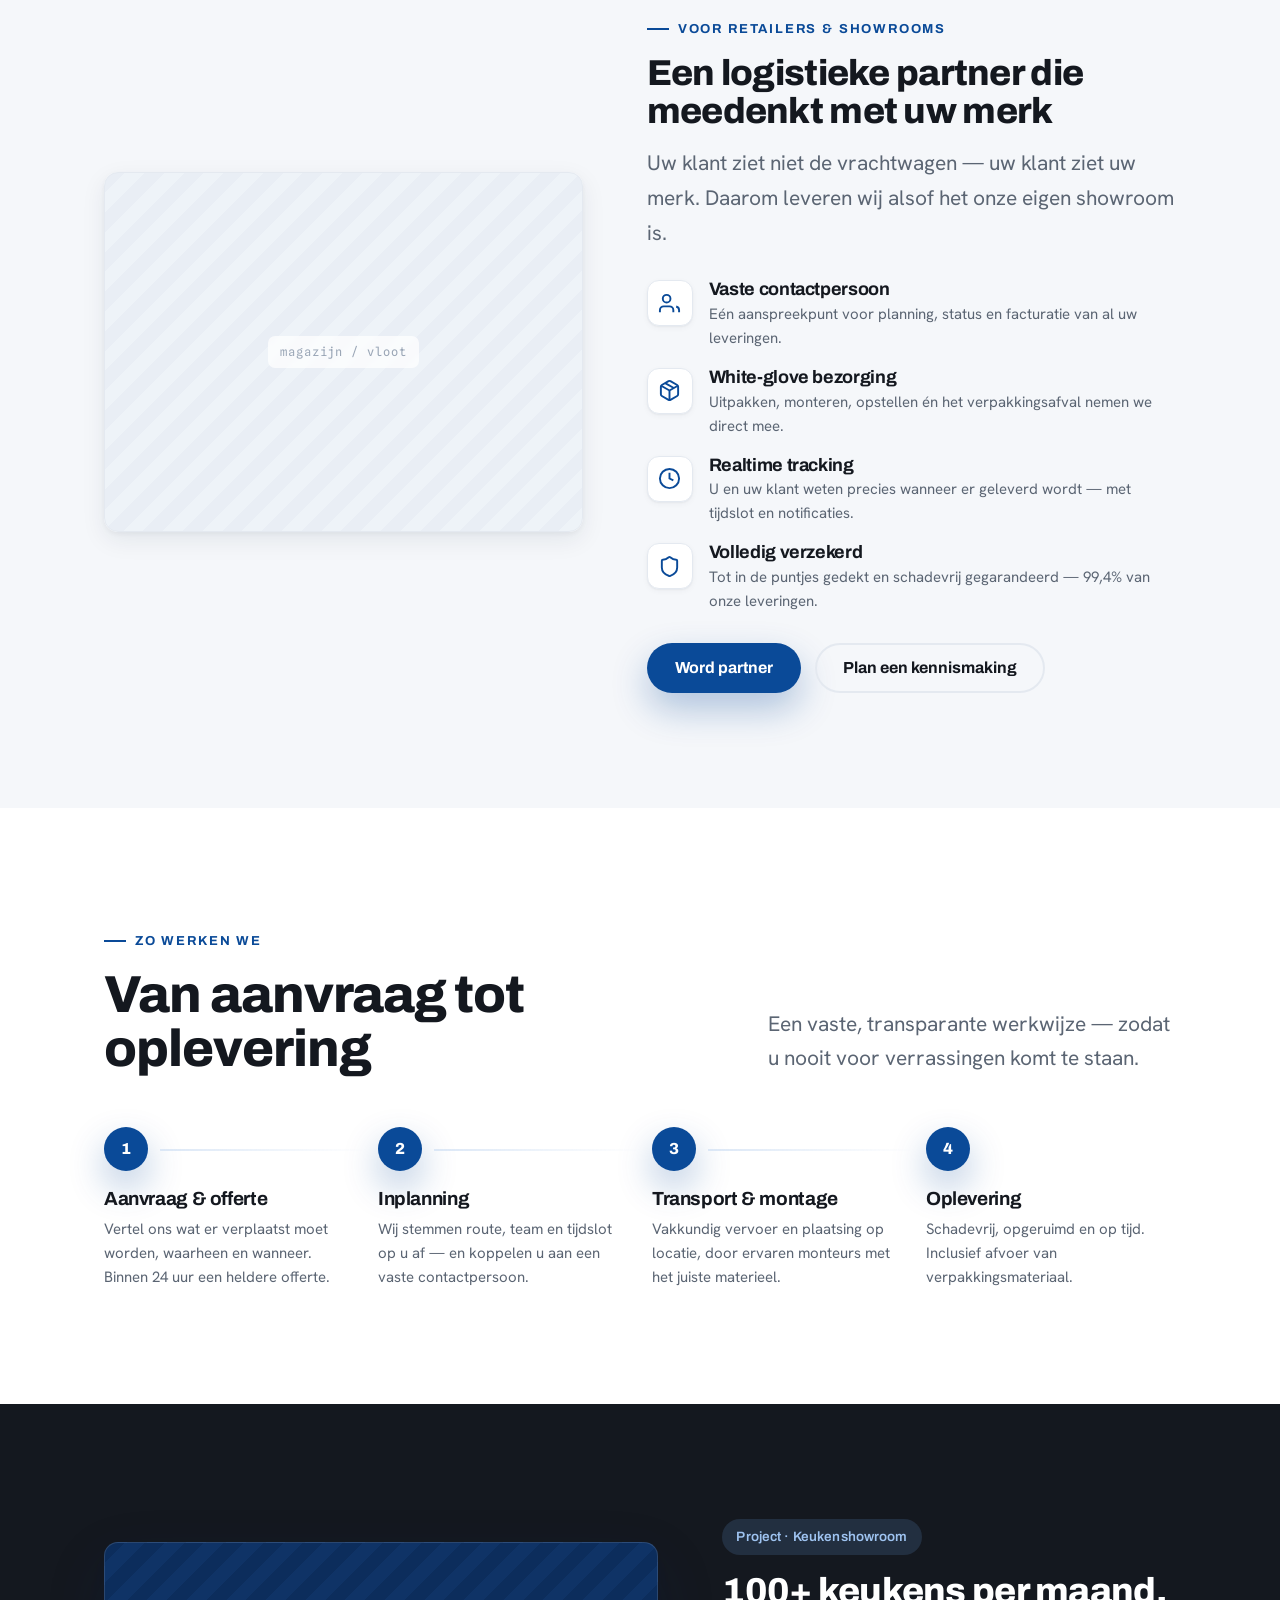
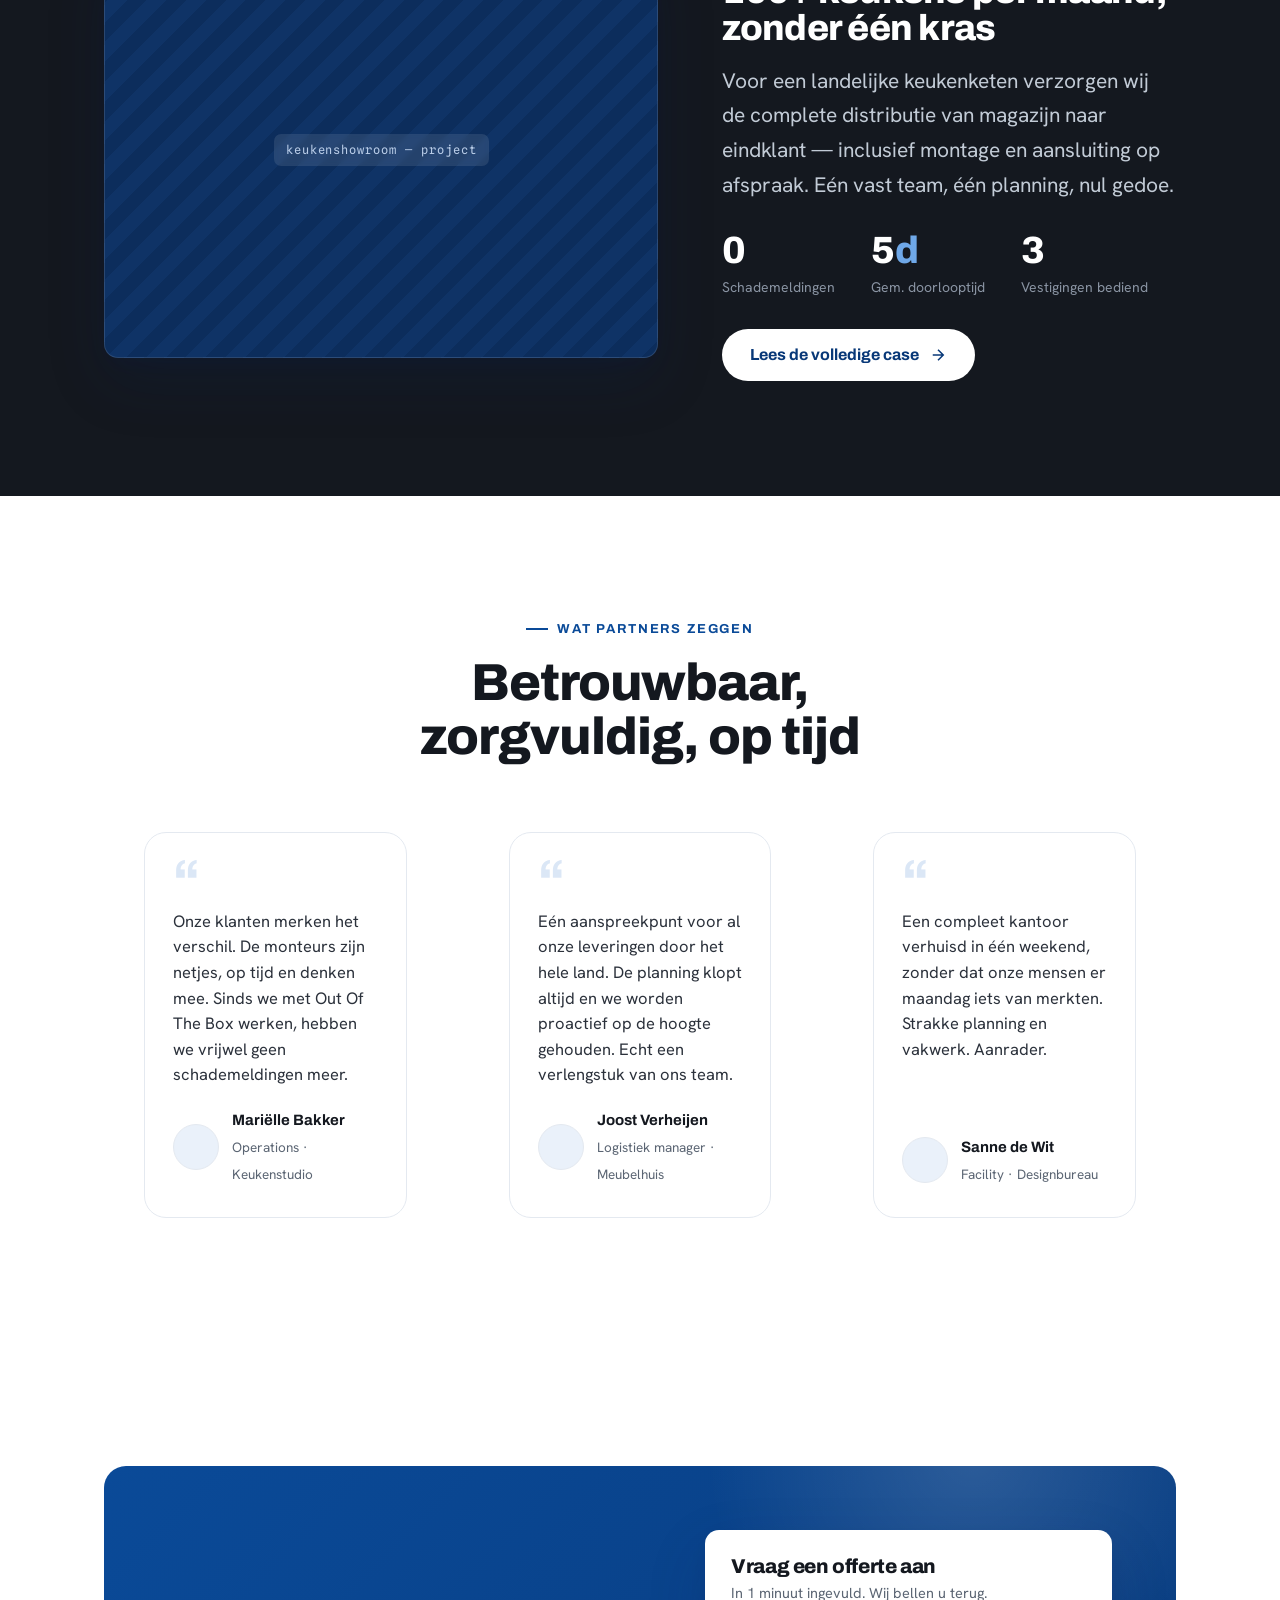
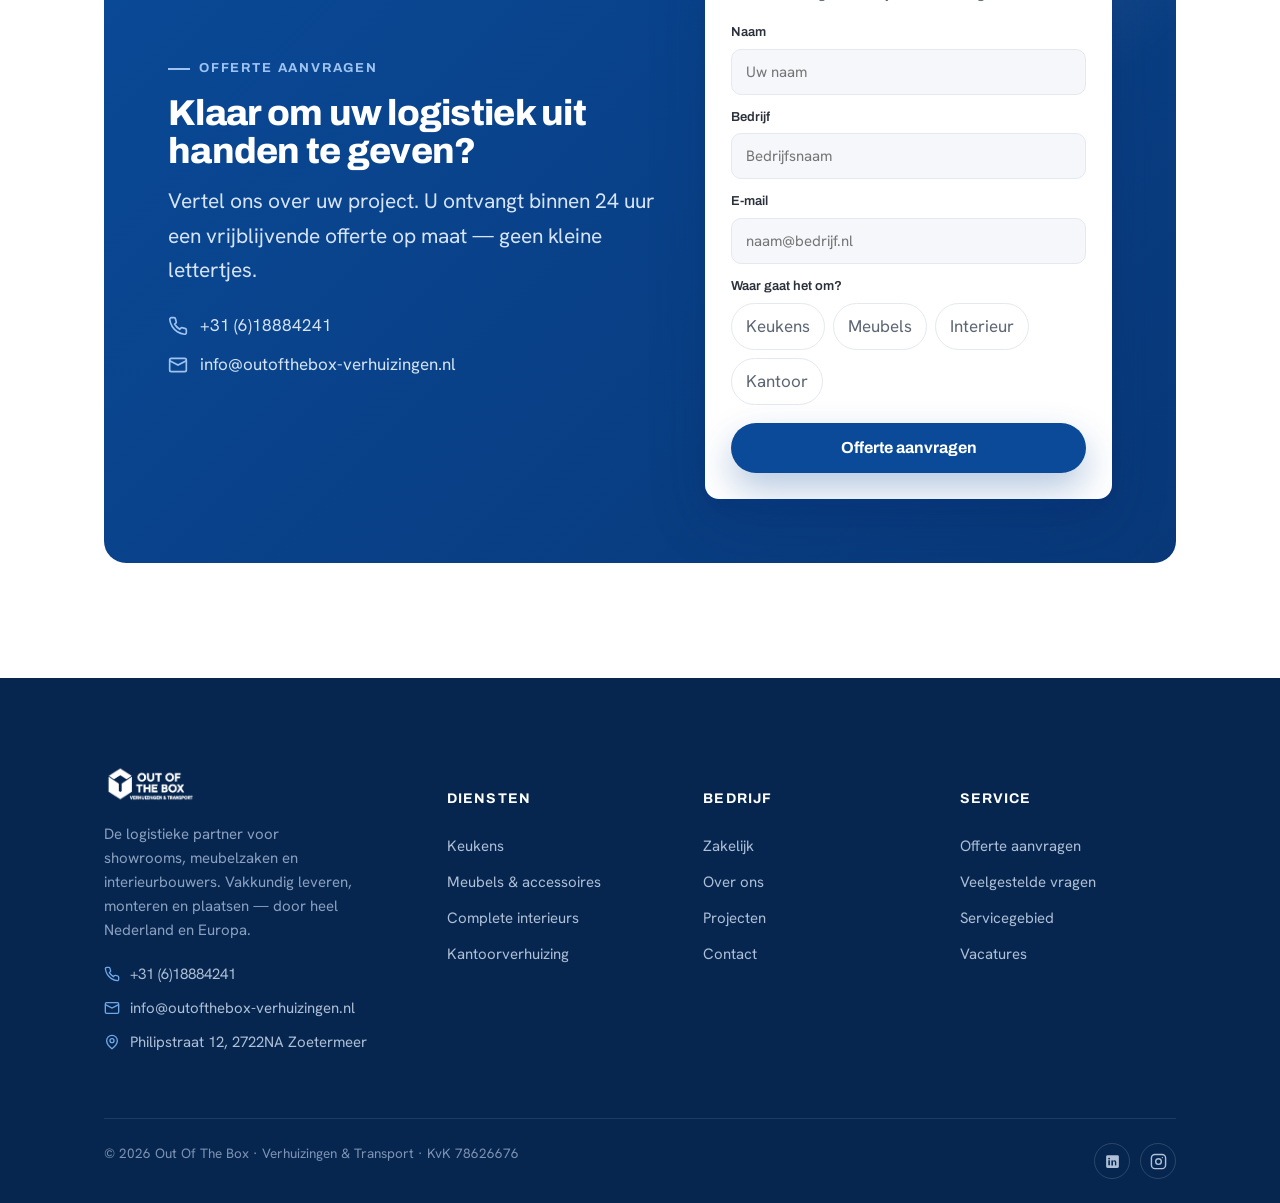
==== commit f4c3a8db: "Add files via upload" ====
--- a/index.html
+++ b/index.html
@@ -3,14 +3,30 @@
 <head>
 <meta charset="UTF-8" />
 <meta name="viewport" content="width=device-width, initial-scale=1.0" />
-<title>Out of the Box — Verhuizingen &amp; Transport</title>
-<meta name="description" content="B2B verhuizingen en transport voor keukens, meubels en complete interieurs. Vakkundig geleverd, gemonteerd en geplaatst — door heel Nederland en Europa." />
+<title>Out Of The Box — Zakelijke verhuizingen & transport | Zoetermeer</title>
+<meta name="description" content="Zakelijke verhuis- en transportpartner voor keuken- en meubelretailers. Levering, montage en plaatsing door heel Nederland en Europa. Volledig verzekerd." />
+<link rel="canonical" href="https://www.outofthebox-verhuizingen.nl/" />
+<meta name="robots" content="index, follow" />
+<meta property="og:type" content="website" />
+<meta property="og:site_name" content="Out Of The Box Verhuizingen" />
+<meta property="og:locale" content="nl_NL" />
+<meta property="og:url" content="https://www.outofthebox-verhuizingen.nl/" />
+<meta property="og:title" content="Out Of The Box — Zakelijke verhuizingen & transport | Zoetermeer" />
+<meta property="og:description" content="Zakelijke verhuis- en transportpartner voor keuken- en meubelretailers. Levering, montage en plaatsing door heel Nederland en Europa. Volledig verzekerd." />
+<meta property="og:image" content="https://www.outofthebox-verhuizingen.nl/assets/logo.png" />
+<meta name="twitter:card" content="summary_large_image" />
+<meta name="twitter:title" content="Out Of The Box — Zakelijke verhuizingen & transport | Zoetermeer" />
+<meta name="twitter:description" content="Zakelijke verhuis- en transportpartner voor keuken- en meubelretailers. Levering, montage en plaatsing door heel Nederland en Europa. Volledig verzekerd." />
+<meta name="twitter:image" content="https://www.outofthebox-verhuizingen.nl/assets/logo.png" />
 <link rel="preconnect" href="https://fonts.googleapis.com" />
 <link rel="preconnect" href="https://fonts.gstatic.com" crossorigin />
 <link href="https://fonts.googleapis.com/css2?family=Archivo:wght@500;600;700;800;900&family=Hanken+Grotesk:wght@400;500;600;700&family=Spline+Sans+Mono:wght@400;500&display=swap" rel="stylesheet" />
 <link rel="stylesheet" href="site.css" />
 <link rel="stylesheet" href="pages.css" />
 <link rel="icon" type="image/png" href="assets/logo-mark.png" />
+<script type="application/ld+json">{"@context":"https://schema.org","@type":"MovingCompany","name":"Out Of The Box Verhuizingen","url":"https://www.outofthebox-verhuizingen.nl","logo":"https://www.outofthebox-verhuizingen.nl/assets/logo.png","image":"https://www.outofthebox-verhuizingen.nl/assets/logo.png","description":"Zakelijke verhuis- en transportpartner voor keuken- en meubelretailers.","telephone":"+31618884241","email":"info@outofthebox-verhuizingen.nl","address":{"@type":"PostalAddress","streetAddress":"Philipstraat 12","postalCode":"2722 NA","addressLocality":"Zoetermeer","addressCountry":"NL"},"areaServed":[{"@type":"Country","name":"Nederland"},{"@type":"Place","name":"Europa"}],"identifier":"KvK 78626676"}</script>
+<style>.hp{position:absolute!important;left:-9999px!important;opacity:0!important}.chips .chip{background:transparent;-webkit-appearance:none;appearance:none;font:inherit;cursor:pointer}.chip.aan{background:#0A4A98;border-color:#0A4A98;color:#fff}.form-melding{margin-top:16px;padding:14px 16px;border-radius:10px;font-size:15px;line-height:1.5}.form-melding.ok{background:#E8F3E8;color:#1E5B2A;border:1px solid #BEDCC2}.form-melding.fout{background:#FBEAEA;color:#8A2222;border:1px solid #EDC5C5}</style>
+<script src="form.js" defer></script>
 </head>
 <body>
 
@@ -305,18 +321,24 @@
             </div>
           </div>
         </div>
-        <form class="cta-card reveal" onsubmit="return false;">
+        <form class="cta-card reveal" data-web3form="1" action="https://api.web3forms.com/submit" method="POST">
+        <input type="hidden" name="access_key" value="d36a0bbb-245b-42b8-a877-a4b57c1f3456" />
+        <input type="hidden" name="subject" value="Nieuwe offerteaanvraag via de website" />
+        <input type="hidden" name="from_name" value="Out Of The Box website" />
+        <input type="hidden" name="Onderwerp" value="" />
+        <input type="checkbox" name="botcheck" class="hp" tabindex="-1" autocomplete="off" />
           <h3>Vraag een offerte aan</h3>
           <p class="sub">In 1 minuut ingevuld. Wij bellen u terug.</p>
-          <div class="field"><label>Naam</label><input type="text" placeholder="Uw naam" /></div>
-          <div class="field"><label>Bedrijf</label><input type="text" placeholder="Bedrijfsnaam" /></div>
-          <div class="field"><label>E-mail</label><input type="email" placeholder="naam@bedrijf.nl" /></div>
+          <div class="field"><label for="hNaam">Naam</label><input id="hNaam" name="Naam" type="text" placeholder="Uw naam" required /></div>
+          <div class="field"><label for="hBedrijf">Bedrijf</label><input id="hBedrijf" name="Bedrijf" type="text" placeholder="Bedrijfsnaam" /></div>
+          <div class="field"><label for="hMail">E-mail</label><input id="hMail" name="E-mail" type="email" placeholder="naam@bedrijf.nl" required /></div>
           <div class="field"><label>Waar gaat het om?</label>
             <div class="chips" id="chips">
-              <span class="chip">Keukens</span><span class="chip">Meubels</span><span class="chip">Interieur</span><span class="chip">Kantoor</span>
+              <button type="button" class="chip">Keukens</button><button type="button" class="chip">Meubels</button><button type="button" class="chip">Interieur</button><button type="button" class="chip">Kantoor</button>
             </div>
           </div>
-          <button class="btn btn-primary" style="width:100%;margin-top:6px;">Offerte aanvragen</button>
+          <div class="form-melding" role="status" hidden="hidden"></div>
+          <button type="submit" class="btn btn-primary" style="width:100%;margin-top:6px;">Offerte aanvragen</button>
         </form>
       </div>
     </div>
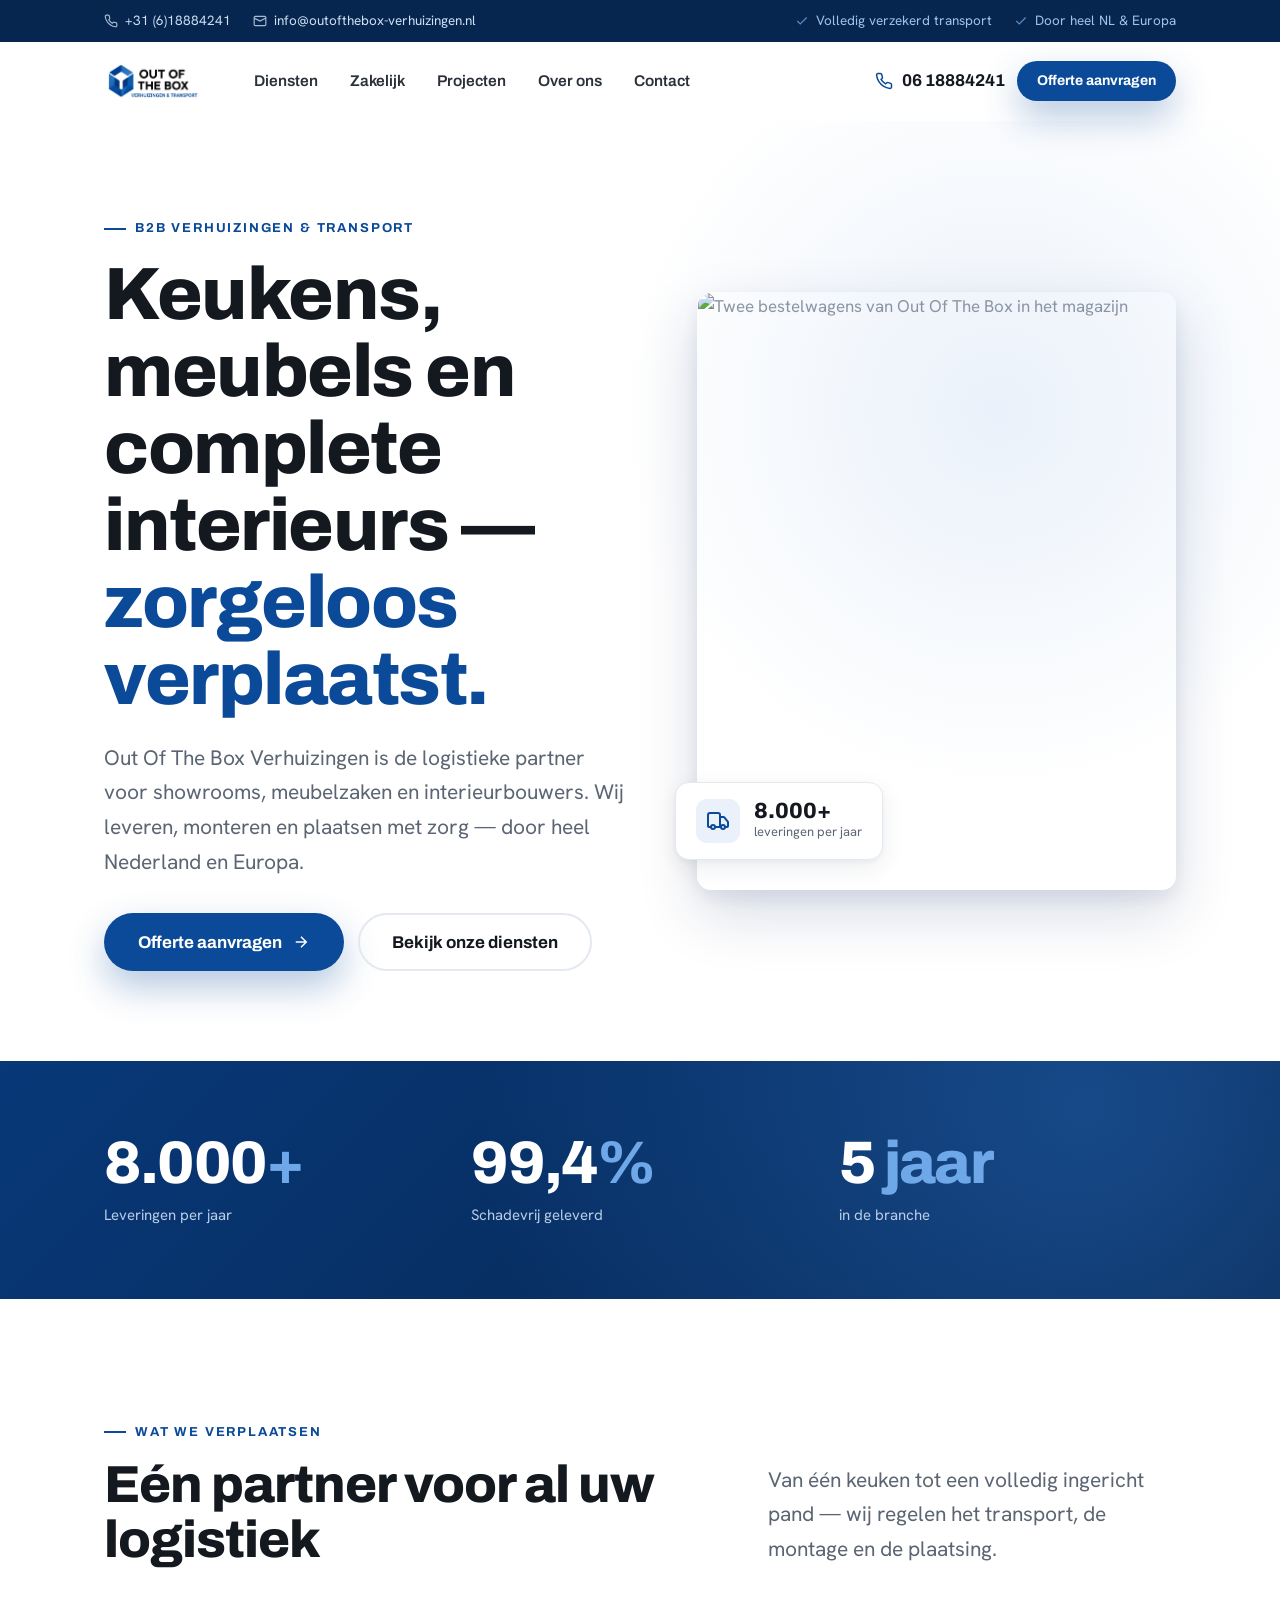
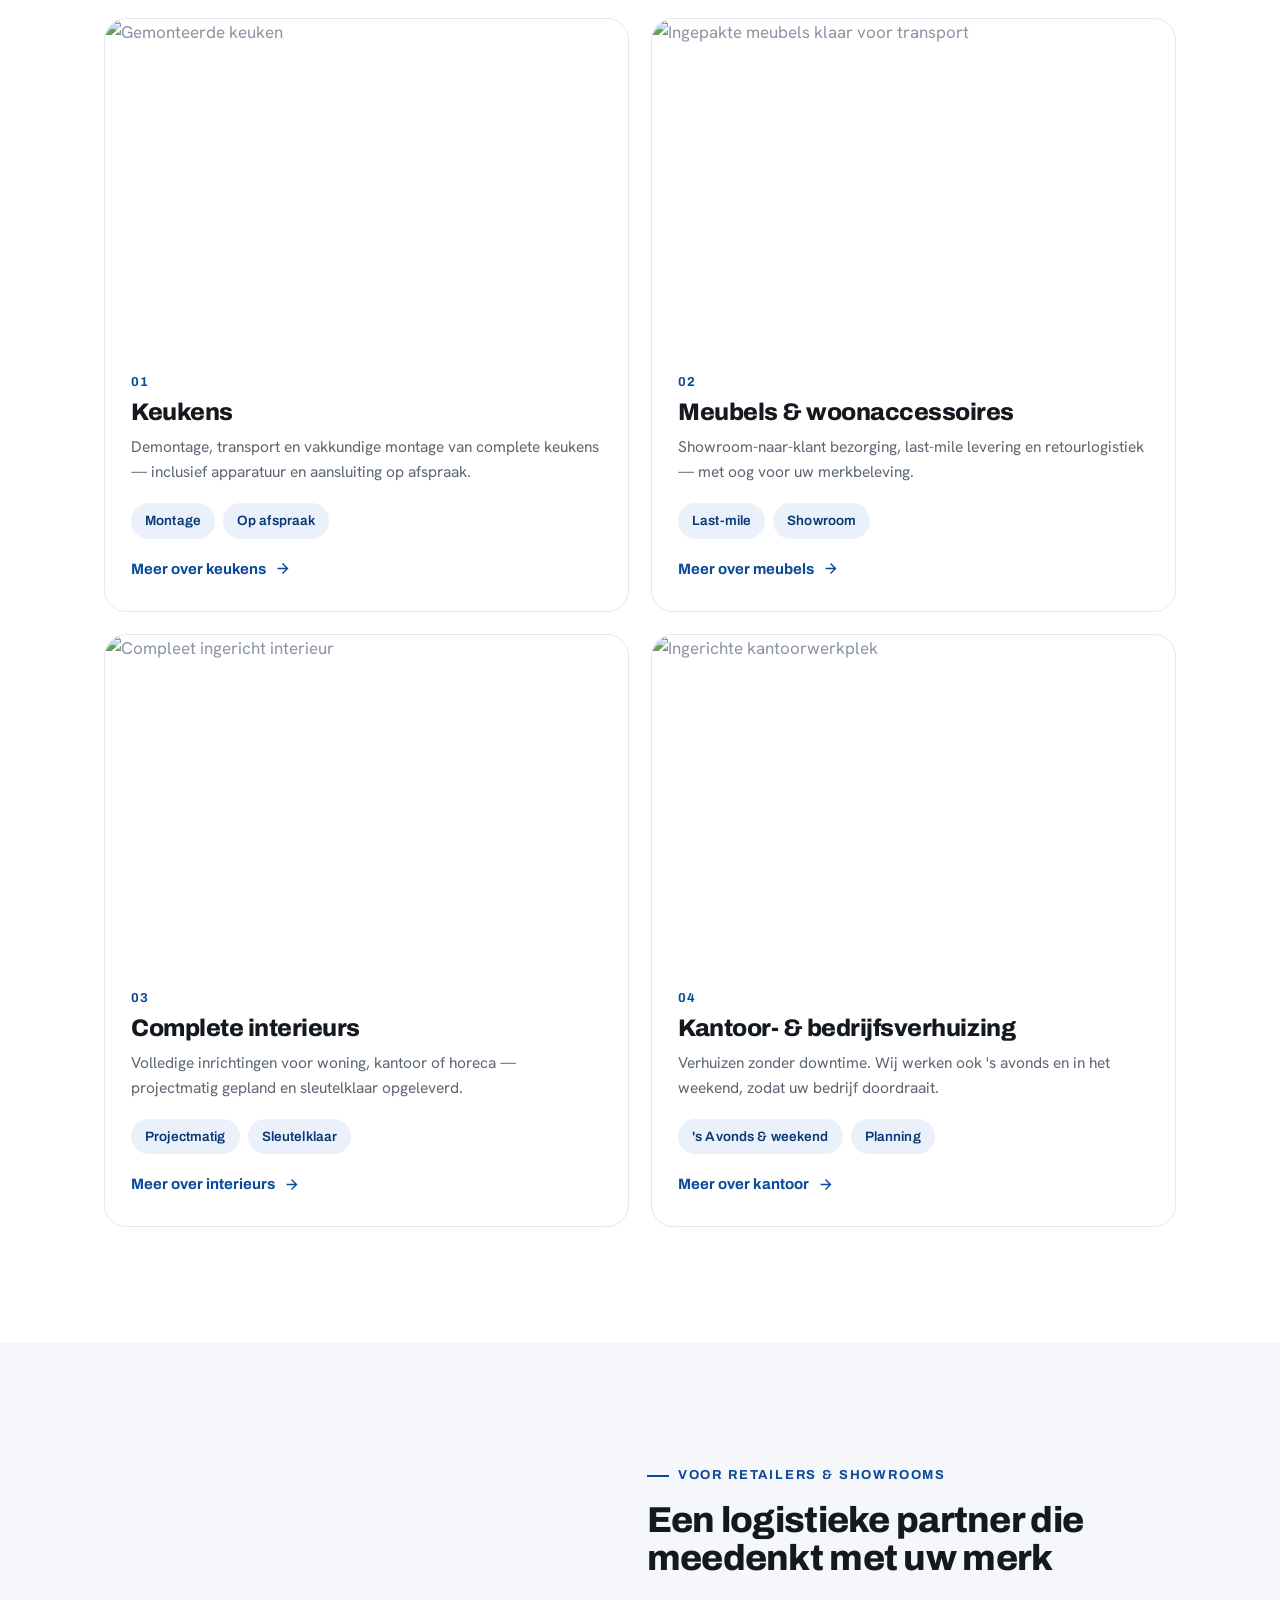
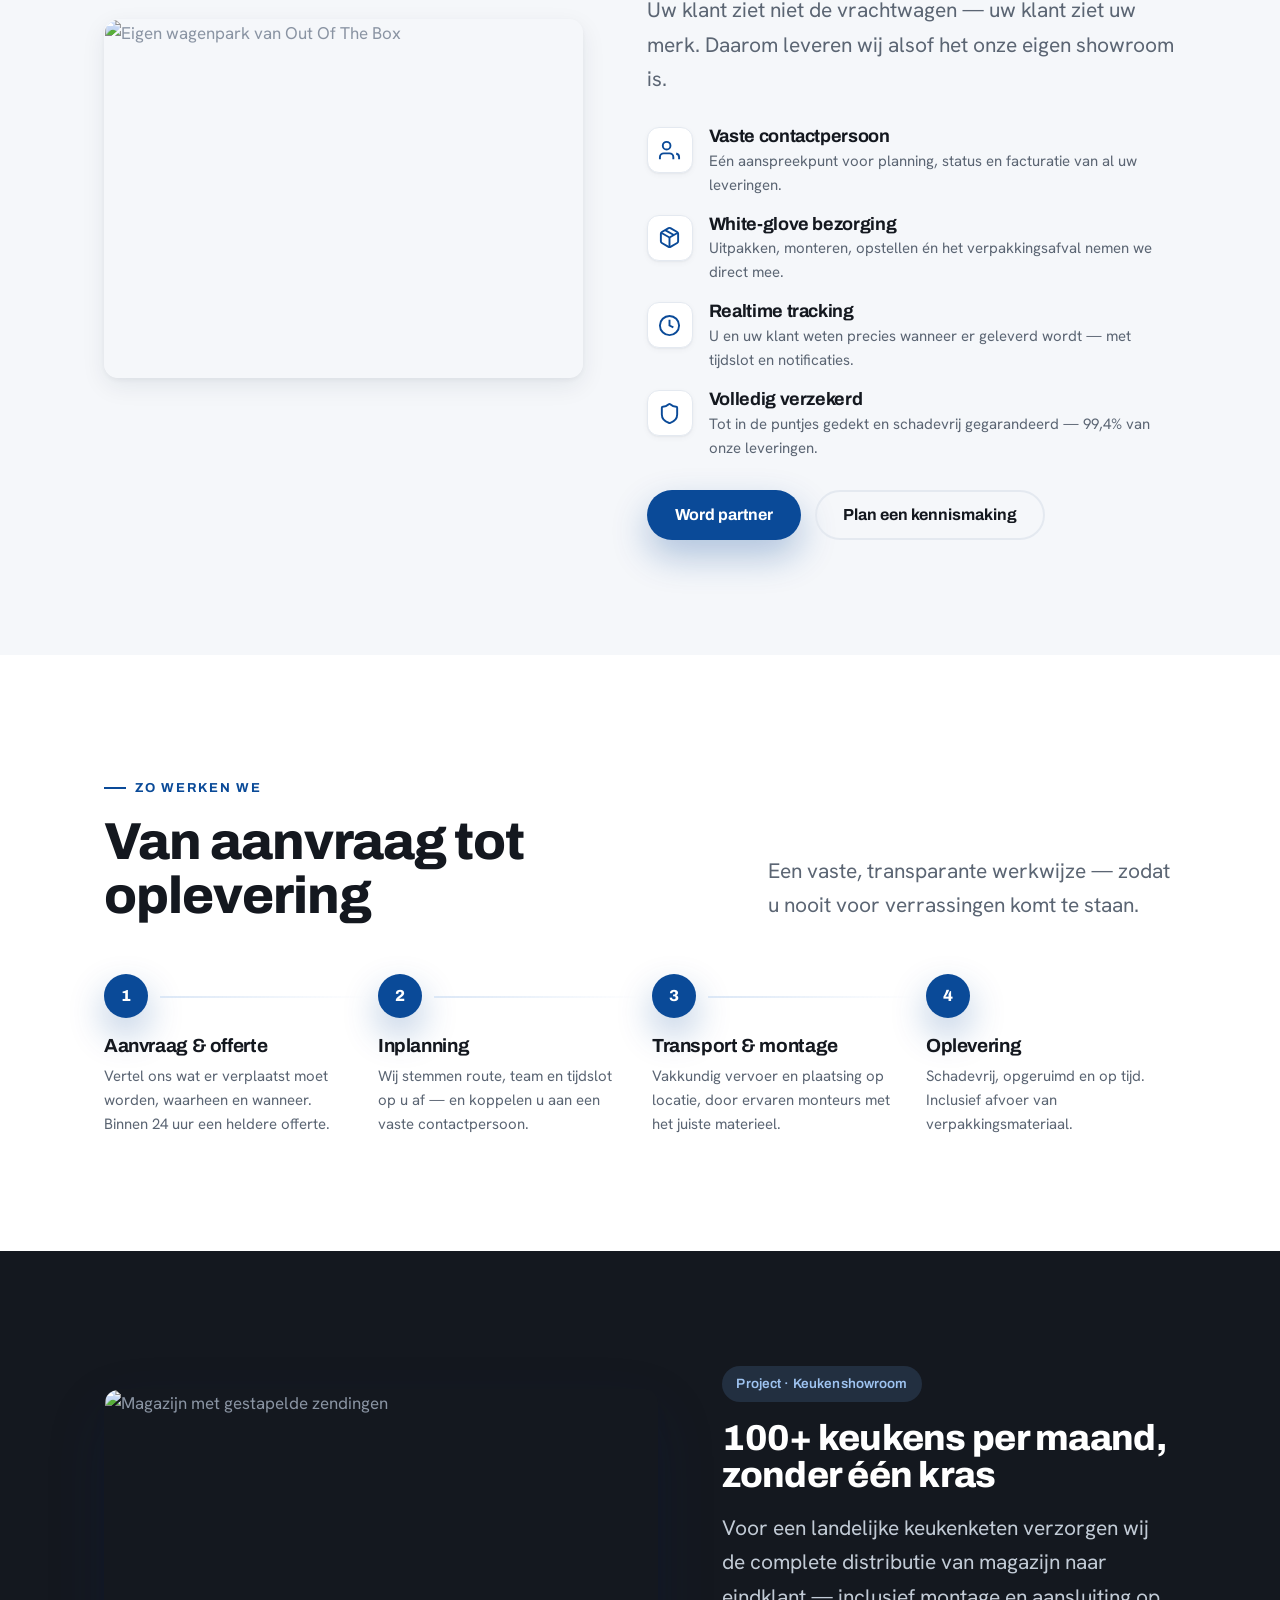
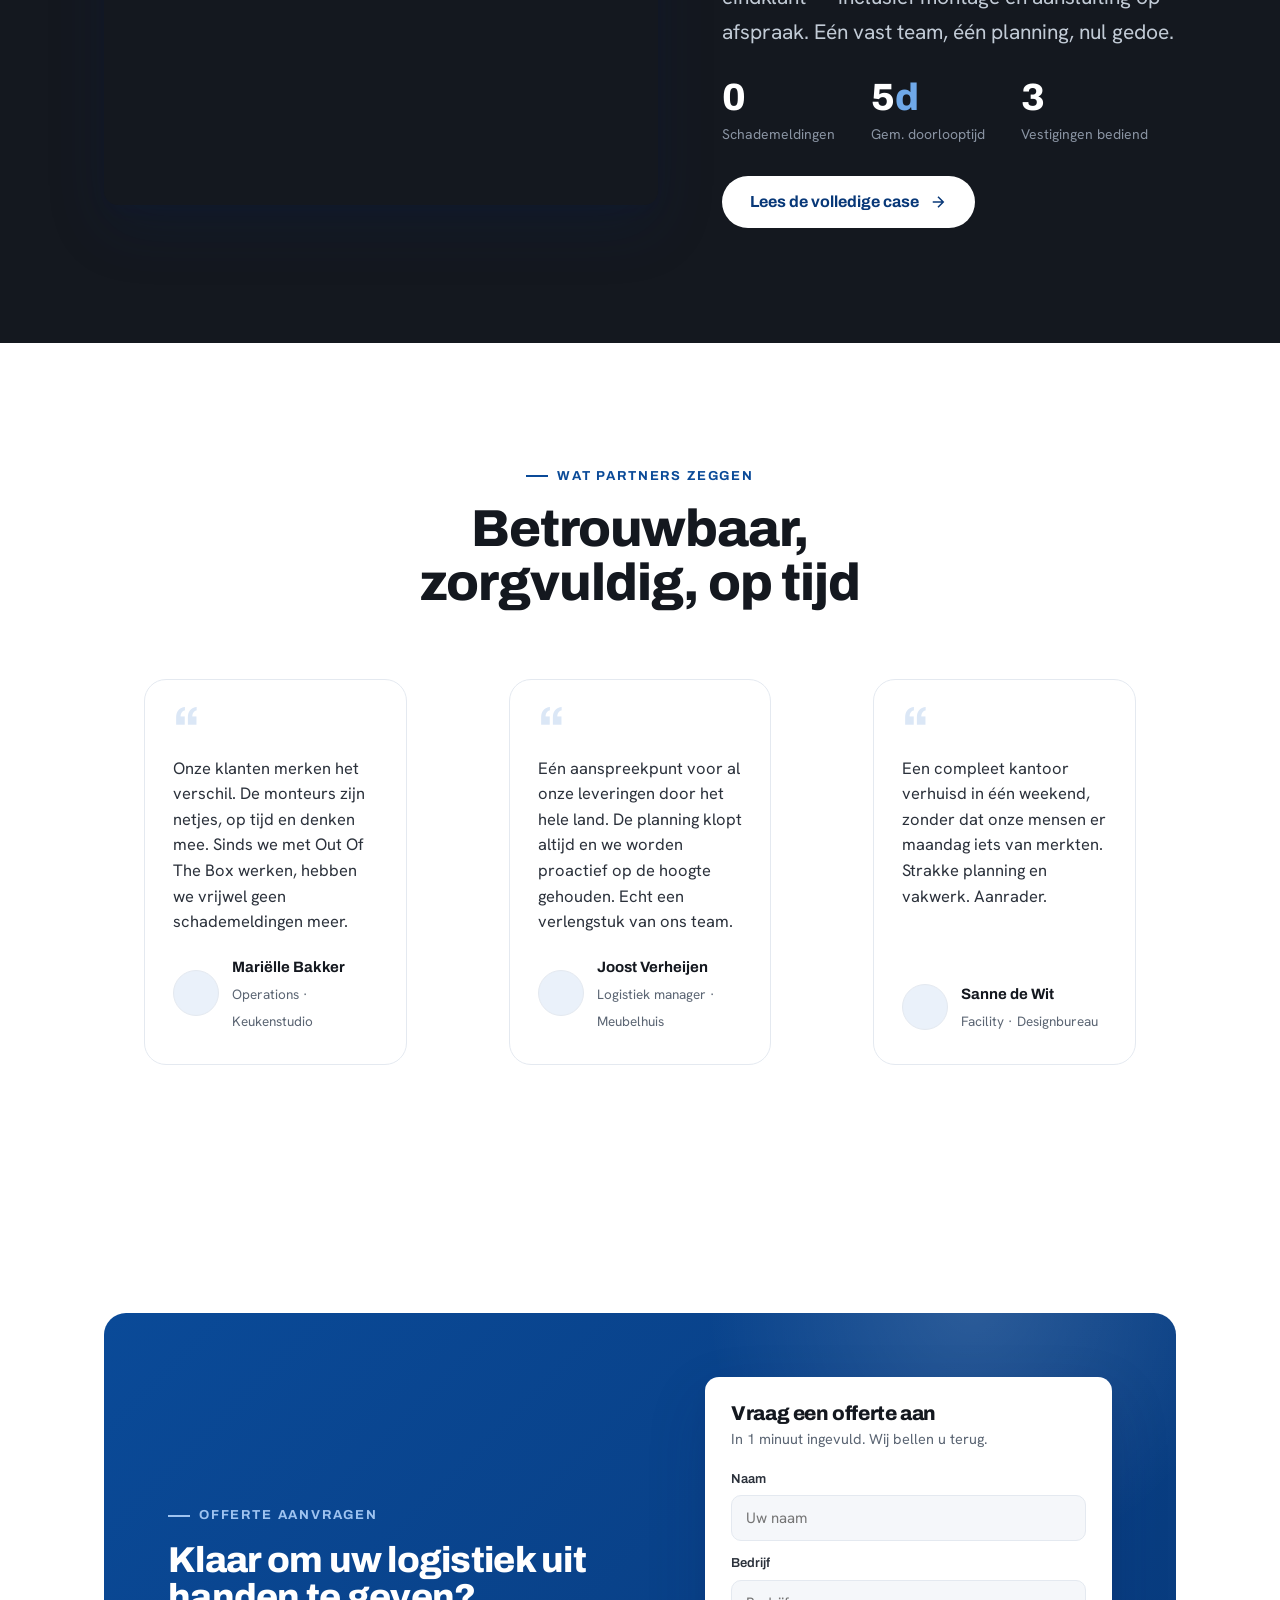
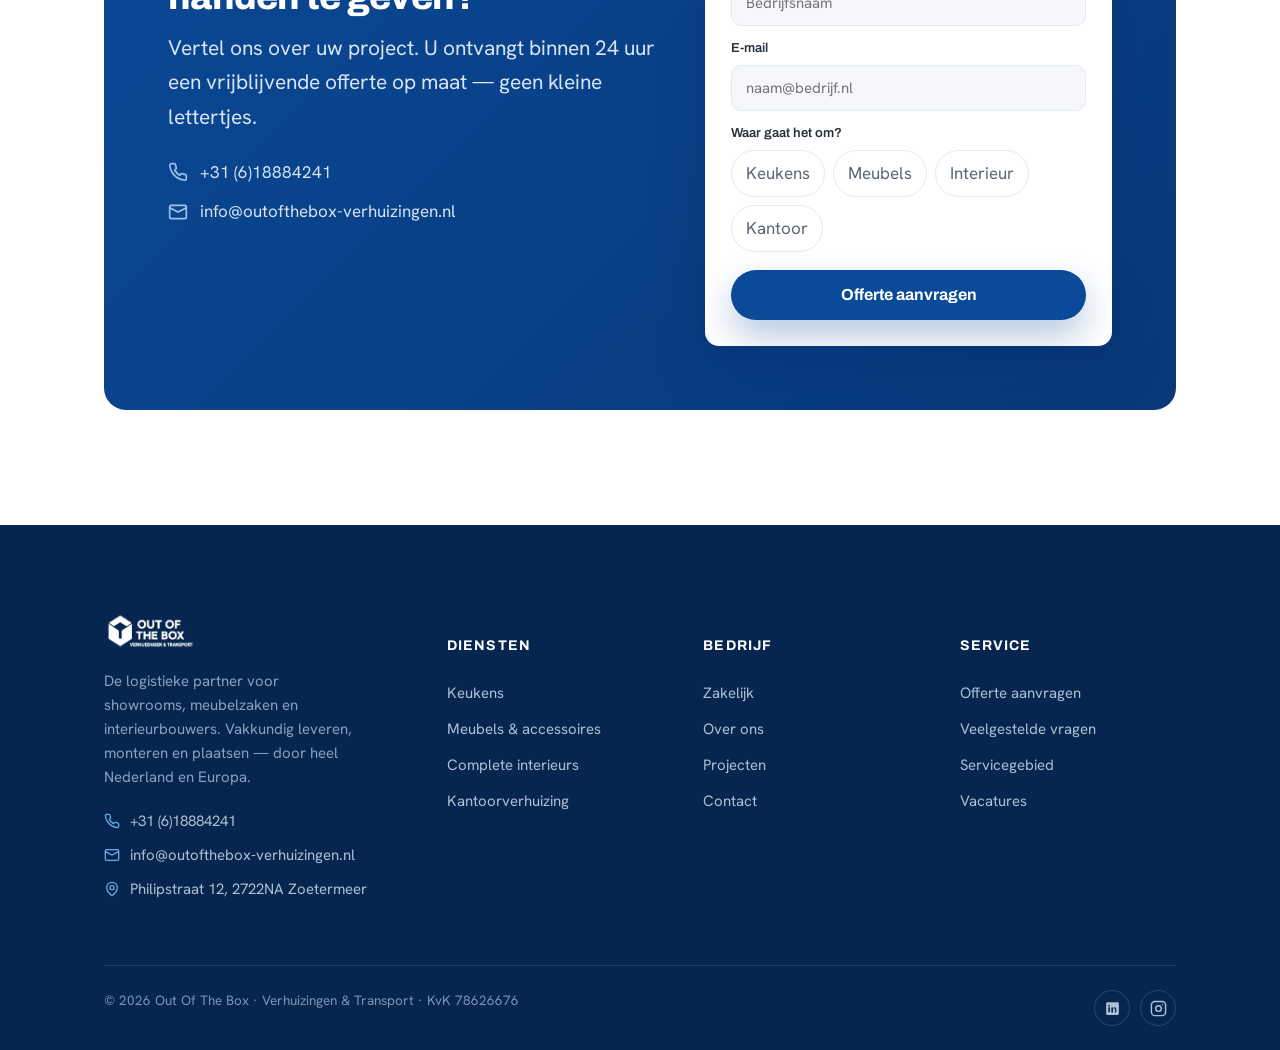
==== commit daae440e: "Add files via upload" ====
--- a/index.html
+++ b/index.html
@@ -89,13 +89,9 @@
           </a>
           <a class="btn btn-ghost btn-lg" href="diensten.html">Bekijk onze diensten</a>
         </div>
-        <div class="hero-trust">
-          <span class="stars">★★★★★</span>
-          <span class="t-text"><strong>4,9/5</strong> — gewaardeerd door 10+ zakelijke partners</span>
-        </div>
-      </div>
+              </div>
       <div class="hero-media reveal">
-        <div class="ph ratio-45" data-label="hero — team + vrachtwagen"></div>
+        <div class="ph has-img ratio-45"><img src="assets/foto/hero-vloot.jpg" alt="Twee bestelwagens van Out Of The Box in het magazijn" /></div>
         <div class="hero-badge">
           <span class="ico">
             <svg viewBox="0 0 24 24" fill="none" stroke="currentColor" stroke-width="2"><path d="M14 18V6a2 2 0 0 0-2-2H4a2 2 0 0 0-2 2v11a1 1 0 0 0 1 1h2"/><path d="M15 18H9"/><path d="M19 18h2a1 1 0 0 0 1-1v-3.65a1 1 0 0 0-.22-.62l-3.48-4.35A1 1 0 0 0 17.52 8H14"/><circle cx="17" cy="18" r="2"/><circle cx="7" cy="18" r="2"/></svg>
@@ -111,16 +107,15 @@
 </section>
 
 <!-- ============================ LOGO STRIP ============================ -->
+<!-- LOGOSTROOK — tijdelijk verwijderd. Terugzetten zodra de logo's van Zitmaxx en Mr Tafel zijn goedgekeurd (keukenklanten lopen nog).
 <section class="logos">
   <div class="wrap">
     <span class="label">Vertrouwd door</span>
-    <div class="logo-item"><span>SHOWROOM</span></div>
-    <div class="logo-item"><span>MEUBELS</span></div>
-    <div class="logo-item"><span>KEUKENS</span></div>
-    <div class="logo-item"><span>INTERIEUR</span></div>
-    <div class="logo-item"><span>RETAIL</span></div>
-  </div>
-</section>
+    <div class="logo-item"><img src="assets/logos/zitmaxx.png" alt="Zitmaxx" /></div>
+    <div class="logo-item"><img src="assets/logos/mr-tafel.png" alt="Mr Tafel" /></div>
+  </div>
+</section>
+-->
 
 <!-- ============================ STATS ============================ -->
 <section class="stats section tight">
@@ -146,7 +141,7 @@
     </div>
     <div class="svc-grid">
       <article class="svc-card reveal">
-        <div class="media"><div class="ph" data-label="keuken-montage"></div></div>
+        <div class="media"><div class="ph has-img"><img src="assets/foto/keuken-zwart.jpg" alt="Gemonteerde keuken" /></div></div>
         <div class="body">
           <span class="num">01</span>
           <h3>Keukens</h3>
@@ -156,7 +151,7 @@
         </div>
       </article>
       <article class="svc-card reveal">
-        <div class="media"><div class="ph" data-label="meubel-levering"></div></div>
+        <div class="media"><div class="ph has-img"><img src="assets/foto/verhuizing-inpakken.jpg" alt="Ingepakte meubels klaar voor transport" /></div></div>
         <div class="body">
           <span class="num">02</span>
           <h3>Meubels &amp; woonaccessoires</h3>
@@ -166,7 +161,7 @@
         </div>
       </article>
       <article class="svc-card reveal">
-        <div class="media"><div class="ph" data-label="interieur-project"></div></div>
+        <div class="media"><div class="ph has-img"><img src="assets/foto/bar-interieur.jpg" alt="Compleet ingericht interieur" /></div></div>
         <div class="body">
           <span class="num">03</span>
           <h3>Complete interieurs</h3>
@@ -176,7 +171,7 @@
         </div>
       </article>
       <article class="svc-card reveal">
-        <div class="media"><div class="ph" data-label="kantoorverhuizing"></div></div>
+        <div class="media"><div class="ph has-img"><img src="assets/foto/kantoor-werkplek.jpg" alt="Ingerichte kantoorwerkplek" /></div></div>
         <div class="body">
           <span class="num">04</span>
           <h3>Kantoor- &amp; bedrijfsverhuizing</h3>
@@ -194,7 +189,7 @@
   <div class="wrap">
     <div class="feature-grid">
       <div class="feature-media reveal">
-        <div class="ph ratio-43" data-label="magazijn / vloot"></div>
+        <div class="ph has-img ratio-43"><img src="assets/foto/vloot-buiten.jpg" alt="Eigen wagenpark van Out Of The Box" /></div>
       </div>
       <div class="feature-copy reveal">
         <span class="eyebrow">Voor retailers &amp; showrooms</span>
@@ -251,7 +246,7 @@
   <div class="wrap">
     <div class="case-grid">
       <div class="case-media reveal">
-        <div class="ph dark ratio-43" data-label="keukenshowroom — project"></div>
+        <div class="ph has-img ratio-43"><img src="assets/foto/magazijn-opslag.jpg" alt="Magazijn met gestapelde zendingen" /></div>
       </div>
       <div class="case-copy reveal">
         <span class="pill">Project · Keukenshowroom</span>
--- a/site.css
+++ b/site.css
@@ -156,6 +156,9 @@
   border-color: rgba(255,255,255,.12);
 }
 .ph.dark::after { background: rgba(255,255,255,.1); color: #b9cde8; }
+.ph.has-img{display:block;background:none;border-color:transparent;min-height:0}
+.ph.has-img::after{display:none}
+.ph.has-img img{position:absolute;inset:0;width:100%;height:100%;object-fit:cover;display:block}
 .ratio-43 { aspect-ratio: 4/3; }
 .ratio-11 { aspect-ratio: 1/1; }
 .ratio-32 { aspect-ratio: 3/2; }
--- a/pages.css
+++ b/pages.css
@@ -131,6 +131,9 @@
 .work-card .meta { display: flex; gap: 16px; margin-top: 16px; padding-top: 16px; border-top: 1px solid var(--line-2); }
 .work-card .meta .m .n { font-family: var(--display); font-weight: 800; font-size: 18px; color: var(--blue); }
 .work-card .meta .m .l { font-size: 11.5px; color: var(--slate-2); text-transform: uppercase; letter-spacing: .06em; }
+.work-card.no-media { align-self: start; }
+.work-card.no-media > .tag { align-self: flex-start; margin: 22px 22px 0; background: #EEF3FA; color: var(--blue-dark); font-family: var(--display); font-weight: 700; font-size: 12px; padding: 6px 12px; border-radius: 999px; }
+.work-card.no-media .body { padding-top: 14px; }
 
 /* ---------- contact ---------- */
 .contact-grid { display: grid; grid-template-columns: 1.25fr .75fr; gap: clamp(30px,4vw,52px); align-items: start; }
